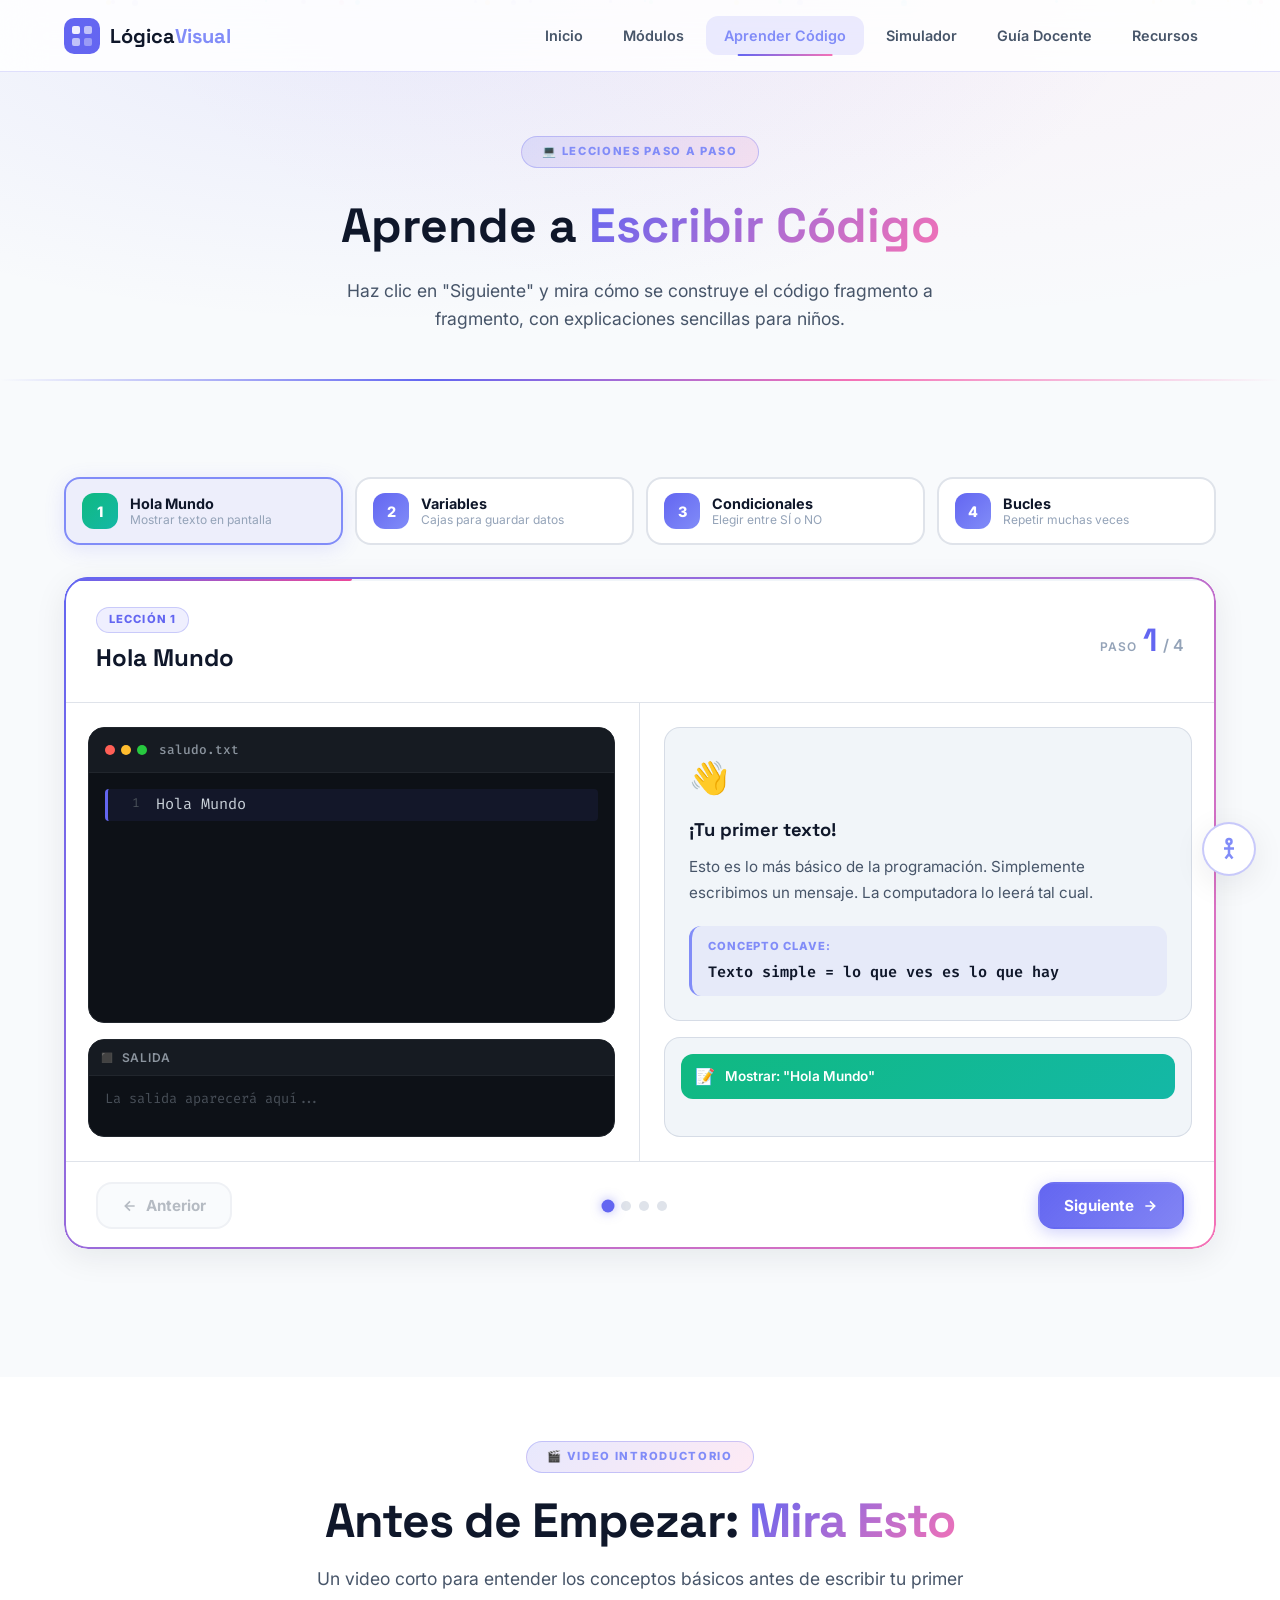
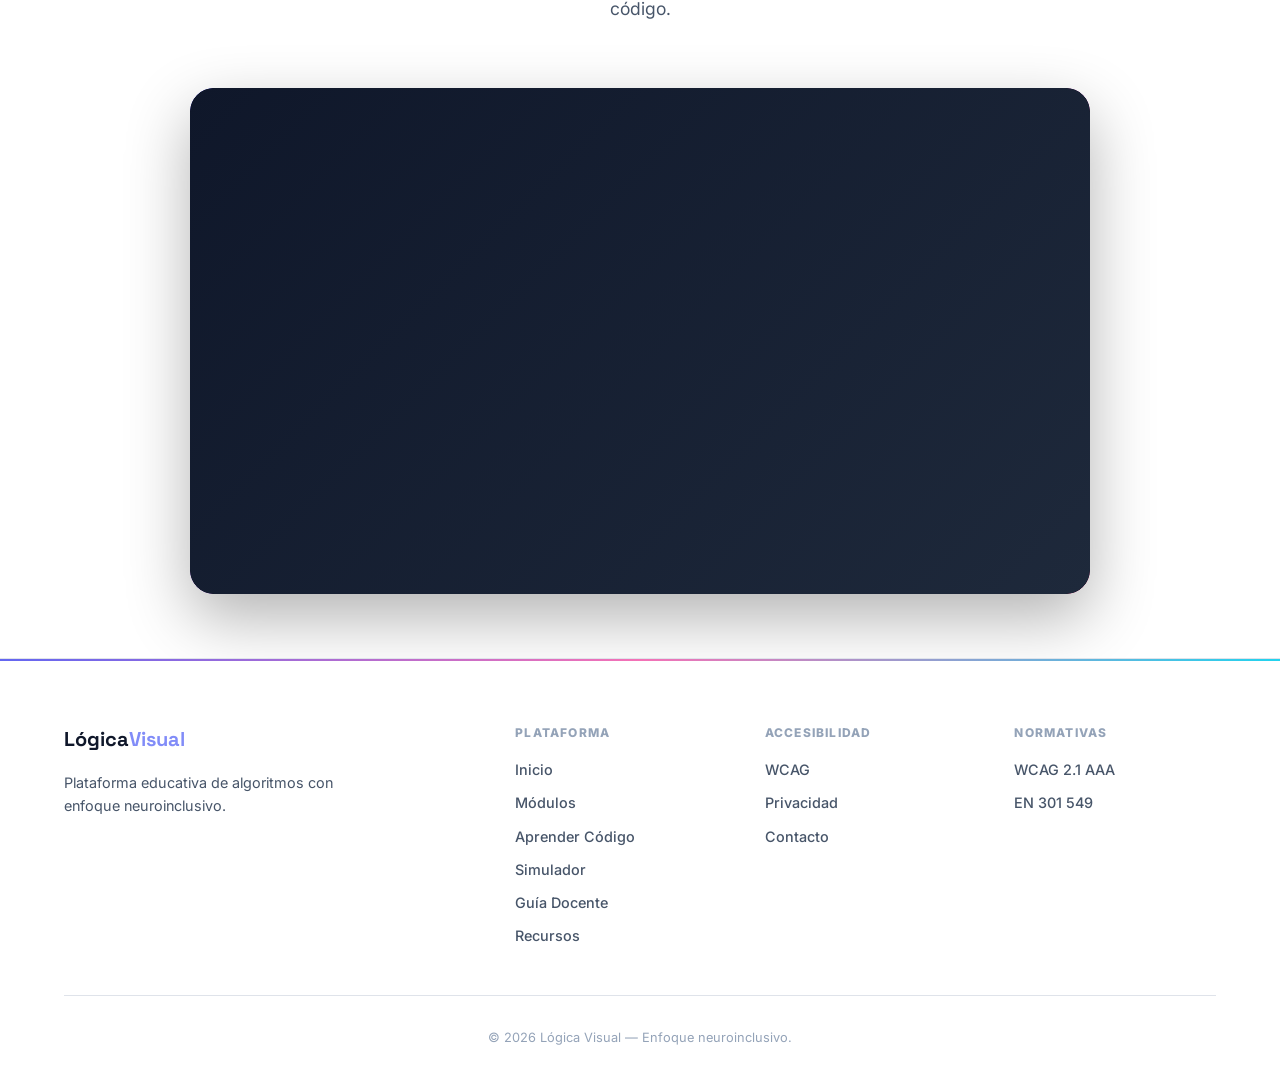
==== aprender.html @ 47a16895 "Add files via upload" ====
<!DOCTYPE html>
<html lang="es" data-mode="standard">
<head>
    <meta charset="UTF-8">
    <meta name="viewport" content="width=device-width, initial-scale=1.0">
    <title>Lógica Visual | Aprender Código</title>
    <link rel="preconnect" href="https://fonts.googleapis.com">
    <link rel="preconnect" href="https://fonts.gstatic.com" crossorigin>
    <link href="https://fonts.googleapis.com/css2?family=Inter:wght@400;500;600;700;800&family=Space+Grotesk:wght@600;700;800&family=Fira+Code:wght@400;500;600&display=swap" rel="stylesheet">
    <link rel="stylesheet" href="styles.css">
    <link rel="stylesheet" href="lecciones.css">
</head>
<body>
    <a href="#main-content" class="skip-link">Saltar al contenido</a>

    <!-- Panel de Accesibilidad -->
    <div class="a11y-fab" id="a11yFab">
        <button class="a11y-fab-btn" id="a11yToggle" aria-label="Panel de accesibilidad">
            <svg width="24" height="24" viewBox="0 0 24 24" fill="none" stroke="currentColor" stroke-width="2.5"><circle cx="12" cy="4.5" r="2.5"/><path d="M12 7v10m0 0l-3.5 4.5m3.5-4.5l3.5 4.5M7 11.5h10"/></svg>
        </button>
        <div class="a11y-panel" id="a11yPanel">
            <div class="a11y-panel-header"><span>Adaptación Sensorial</span></div>
            <div class="a11y-panel-body">
                <button class="a11y-btn active" data-mode="standard"><span class="a11y-btn-dot" style="background:linear-gradient(135deg,#6366F1,#8B5CF6)"></span>Modo Estándar</button>
                <button class="a11y-btn" data-mode="dark"><span class="a11y-btn-dot" style="background:linear-gradient(135deg,#1E293B,#334155)"></span>Modo Oscuro</button>
                <button class="a11y-btn" data-mode="high-contrast"><span class="a11y-btn-dot" style="background:linear-gradient(135deg,#FBBF24,#F59E0B)"></span>Alto Contraste</button>
                <button class="a11y-btn" data-mode="low-stimulus"><span class="a11y-btn-dot" style="background:linear-gradient(135deg,#D1D5DB,#9CA3AF)"></span>Baja Estimulación</button>
                <div class="a11y-divider"></div>
                <div class="a11y-font-row">
                    <button class="a11y-font-btn" id="fontDecrease">A−</button>
                    <span class="a11y-font-label">Texto</span>
                    <button class="a11y-font-btn" id="fontIncrease">A+</button>
                </div>
            </div>
        </div>
    </div>

    <!-- Navegación -->
    <header class="header">
        <nav class="nav"><div class="nav-inner">
            <a href="index.html" class="logo">
                <div class="logo-mark"><svg viewBox="0 0 36 36" fill="none"><rect width="36" height="36" rx="10" fill="url(#lg)"/><defs><linearGradient id="lg" x1="0" y1="0" x2="36" y2="36"><stop stop-color="#6366F1"/><stop offset="1" stop-color="#A855F7"/></linearGradient></defs><rect x="8" y="8" width="8" height="8" rx="2" fill="#fff" opacity=".9"/><rect x="20" y="8" width="8" height="8" rx="2" fill="#fff" opacity=".6"/><rect x="8" y="20" width="8" height="8" rx="2" fill="#fff" opacity=".6"/><rect x="20" y="20" width="8" height="8" rx="2" fill="#fff" opacity=".35"/></svg></div>
                <span class="logo-text">Lógica<span class="logo-accent">Visual</span></span>
            </a>
            <div class="nav-links" id="navLinks">
                <a href="index.html" class="nav-link">Inicio</a>
                <a href="modulos.html" class="nav-link">Módulos</a>
                <a href="aprender.html" class="nav-link active">Aprender Código</a>
                <a href="simulador.html" class="nav-link">Simulador</a>
                <a href="guia.html" class="nav-link">Guía Docente</a>
                <a href="recursos.html" class="nav-link">Recursos</a>
            </div>
        </div></nav>
    </header>

    <!-- Hero de página -->
    <section class="page-hero">
        <div class="particles-container" id="particles"></div>
        <div class="container">
            <span class="section-tag">💻 Lecciones Paso a Paso</span>
            <h1 class="page-hero-title">Aprende a <span class="gradient-text">Escribir Código</span></h1>
            <p class="page-hero-desc">Haz clic en "Siguiente" y mira cómo se construye el código fragmento a fragmento, con explicaciones sencillas para niños.</p>
        </div>
    </section>

    <main id="main-content">
        <section class="section">
            <div class="container">

                <!-- Selector de lección -->
                <div class="lesson-selector" role="tablist" aria-label="Seleccionar lección">
                    <button class="lesson-tab active" data-lesson="0" role="tab" aria-selected="true">
                        <span class="lesson-tab-num">1</span>
                        <span class="lesson-tab-info">
                            <span class="lesson-tab-title">Hola Mundo</span>
                            <span class="lesson-tab-desc">Mostrar texto en pantalla</span>
                        </span>
                    </button>
                    <button class="lesson-tab" data-lesson="1" role="tab" aria-selected="false">
                        <span class="lesson-tab-num">2</span>
                        <span class="lesson-tab-info">
                            <span class="lesson-tab-title">Variables</span>
                            <span class="lesson-tab-desc">Cajas para guardar datos</span>
                        </span>
                    </button>
                    <button class="lesson-tab" data-lesson="2" role="tab" aria-selected="false">
                        <span class="lesson-tab-num">3</span>
                        <span class="lesson-tab-info">
                            <span class="lesson-tab-title">Condicionales</span>
                            <span class="lesson-tab-desc">Elegir entre SÍ o NO</span>
                        </span>
                    </button>
                    <button class="lesson-tab" data-lesson="3" role="tab" aria-selected="false">
                        <span class="lesson-tab-num">4</span>
                        <span class="lesson-tab-info">
                            <span class="lesson-tab-title">Bucles</span>
                            <span class="lesson-tab-desc">Repetir muchas veces</span>
                        </span>
                    </button>
                </div>

                <!-- Panel de lección -->
                <div class="lesson-panel gradient-border">

                    <!-- Barra de progreso -->
                    <div class="lesson-progress-bar">
                        <div class="lesson-progress-fill" id="progressFill"></div>
                    </div>

                    <!-- Información de la lección -->
                    <div class="lesson-header">
                        <div class="lesson-header-left">
                            <span class="lesson-badge" id="lessonBadge">Lección 1</span>
                            <h2 class="lesson-title" id="lessonTitle">Hola Mundo</h2>
                        </div>
                        <div class="lesson-step-info">
                            <span class="lesson-step-label">Paso</span>
                            <span class="lesson-step-current" id="stepCurrent">1</span>
                            <span class="lesson-step-total" id="stepTotal">/ 5</span>
                        </div>
                    </div>

                    <div class="lesson-body">

                        <!-- Lado izquierdo: Código -->
                        <div class="lesson-code-area">
                            <div class="code-window">
                                <div class="code-window-bar">
                                    <div class="code-dots"><span></span><span></span><span></span></div>
                                    <span class="code-filename" id="codeFilename">hola_mundo.py</span>
                                </div>
                                <div class="code-content" id="codeContent" aria-live="polite">
                                    <!-- Las líneas de código se generan con JS -->
                                </div>
                            </div>

                            <!-- Console de salida -->
                            <div class="code-console" id="codeConsole">
                                <div class="console-bar">
                                    <span class="console-icon">⬛</span>
                                    <span>Salida</span>
                                </div>
                                <div class="console-output" id="consoleOutput">
                                    <span class="console-placeholder">La salida aparecerá aquí...</span>
                                </div>
                            </div>
                        </div>

                        <!-- Lado derecho: Explicación -->
                        <div class="lesson-explain-area">
                            <div class="explain-card" id="explainCard">
                                <div class="explain-icon" id="explainIcon">💡</div>
                                <h3 class="explain-title" id="explainTitle">Bienvenido</h3>
                                <p class="explain-text" id="explainText">Haz clic en "Siguiente" para comenzar a construir tu primer programa.</p>
                                <div class="explain-highlight" id="explainHighlight">
                                    <span class="explain-highlight-label">Concepto clave:</span>
                                    <span class="explain-highlight-text" id="explainConcept">Programa</span>
                                </div>
                            </div>

                            <!-- Mini visualización -->
                            <div class="explain-visual" id="explainVisual">
                                <div class="visual-blocks" id="visualBlocks">
                                    <!-- Bloques visuales que se agregan progresivamente -->
                                </div>
                            </div>
                        </div>
                    </div>

                    <!-- Controles -->
                    <div class="lesson-controls">
                        <button class="lesson-btn lesson-btn-prev" id="btnPrev" disabled>
                            <svg width="16" height="16" viewBox="0 0 24 24" fill="none" stroke="currentColor" stroke-width="2.5"><path d="M19 12H5M12 19l-7-7 7-7"/></svg>
                            Anterior
                        </button>
                        <div class="lesson-nav-dots" id="navDots"></div>
                        <button class="lesson-btn lesson-btn-next" id="btnNext">
                            Siguiente
                            <svg width="16" height="16" viewBox="0 0 24 24" fill="none" stroke="currentColor" stroke-width="2.5"><path d="M5 12h14M12 5l7 7-7 7"/></svg>
                        </button>
                        <button class="lesson-btn lesson-btn-run" id="btnRun" style="display:none">
                            <svg width="16" height="16" viewBox="0 0 24 24" fill="none" stroke="currentColor" stroke-width="2.5"><polygon points="5 3 19 12 5 21 5 3"/></svg>
                            Ejecutar
                        </button>
                    </div>
                </div>

                <!-- Mensaje de felicitación (oculto) -->
                <div class="lesson-complete" id="lessonComplete" style="display:none">
                    <div class="complete-content gradient-border">
                        <div class="complete-emoji">🎉</div>
                        <h2 class="complete-title">¡Lección Completada!</h2>
                        <p class="complete-text" id="completeText">Has aprendido los conceptos básicos de programación.</p>
                        <div class="complete-actions">
                            <button class="lesson-btn lesson-btn-next" id="btnNextLesson">Siguiente Lección →</button>
                            <button class="lesson-btn lesson-btn-prev" id="btnRestart">🔄 Repetir</button>
                        </div>
                    </div>
                </div>

            </div>
        </section>

        <!-- ═══════ VIDEO ═══════ -->
        <section class="video-section">
            <div class="container">
                <div class="section-head">
                    <span class="section-tag">🎬 Video Introductorio</span>
                    <h2 class="section-title">Antes de Empezar: <span class="gradient-text">Mira Esto</span></h2>
                    <p class="section-desc">Un video corto para entender los conceptos básicos antes de escribir tu primer código.</p>
                </div>
                <div class="video-wrapper">
                    <div class="video-container">
                        <div class="video-placeholder" style="padding:0;overflow:hidden;">
                            <iframe src="https://www.youtube.com/embed/VZe9tjqa9xw" title="Programación Conceptos Básicos" frameborder="0" allow="accelerometer; autoplay; clipboard-write; encrypted-media; gyroscope; picture-in-picture" referrerpolicy="strict-origin-when-cross-origin" allowfullscreen style="position:absolute;top:0;left:0;width:100%;height:100%;border-radius:inherit;"></iframe>
                        </div>
                    </div>
                </div>
            </div>
        </section>
    </main>

    <footer class="footer">
        <div class="container">
            <div class="footer-grid">
                <div class="footer-brand"><a href="index.html" class="logo"><span class="logo-text">Lógica<span class="logo-accent">Visual</span></span></a><p class="footer-tagline">Plataforma educativa de algoritmos con enfoque neuroinclusivo.</p></div>
                <div class="footer-col"><h4>Plataforma</h4><a href="index.html">Inicio</a><a href="modulos.html">Módulos</a><a href="aprender.html">Aprender Código</a><a href="simulador.html">Simulador</a><a href="guia.html">Guía Docente</a><a href="recursos.html">Recursos</a></div>
                <div class="footer-col"><h4>Accesibilidad</h4><a href="#">WCAG</a><a href="#">Privacidad</a><a href="#">Contacto</a></div>
                <div class="footer-col"><h4>Normativas</h4><a href="#">WCAG 2.1 AAA</a><a href="#">EN 301 549</a></div>
            </div>
            <div class="footer-bottom"><p>© 2026 Lógica Visual — Enfoque neuroinclusivo.</p></div>
        </div>
    </footer>

    <script src="app.js"></script>
    <script src="lecciones.js"></script>
</body>
</html>
---- styles.css ----
/* ═══════════════════════════════════════════════════════════
   LÓGICA VISUAL — DISEÑO CINEMATOGRÁFICO PROFESIONAL
   ═══════════════════════════════════════════════════════════ */

/* ─── VARIABLES DE DISEÑO ─── */
:root {
    --c-bg: #0B1120;
    --c-bg2: #111827;
    --c-bg3: #1E293B;
    --c-card: #1E293B;
    --c-text: #F1F5F9;
    --c-text2: #94A3B8;
    --c-text3: #64748B;
    --c-border: rgba(99,102,241,0.3);
    --c-border2: rgba(148,163,184,0.2);

    --indigo: #818CF8;
    --indigo-d: #6366F1;
    --emerald: #34D399;
    --pink: #F472B6;
    --amber: #FBBF24;
    --red: #F87171;
    --cyan: #22D3EE;
    --violet: #A78BFA;
    --orange: #FB923C;

    --g1: linear-gradient(135deg, #6366F1, #8B5CF6, #A78BFA);
    --g2: linear-gradient(135deg, #06B6D4, #3B82F6, #8B5CF6);
    --g3: linear-gradient(135deg, #F43F5E, #EC4899, #F472B6);
    --g4: linear-gradient(135deg, #F59E0B, #F97316, #EF4444);
    --g5: linear-gradient(135deg, #10B981, #14B8A6, #06B6D4);

    --shadow-card: 0 8px 32px rgba(0,0,0,0.4);
    --shadow-glow: 0 0 40px rgba(99,102,241,0.3);
    --r-sm: 8px; --r-md: 12px; --r-lg: 16px; --r-xl: 20px; --r-2xl: 24px; --r-full: 9999px;
    --font: 'Inter', sans-serif;
    --font-d: 'Space Grotesk', sans-serif;
    --container: 1200px;
    --header-h: 72px;
}

/* ─── MODO CLARO ─── */
[data-mode="standard"] {
    --c-bg: #F8FAFC;
    --c-bg2: #FFFFFF;
    --c-bg3: #F1F5F9;
    --c-card: #FFFFFF;
    --c-text: #0F172A;
    --c-text2: #475569;
    --c-text3: #94A3B8;
    --c-border: rgba(99,102,241,0.35);
    --c-border2: rgba(148,163,184,0.3);
    --shadow-card: 0 8px 32px rgba(15,23,42,0.08);
    --shadow-glow: 0 0 40px rgba(99,102,241,0.15);
}
/* ─── ALTO CONTRASTE ─── */
[data-mode="high-contrast"] {
    --c-bg: #000000;
    --c-bg2: #0A0A0A;
    --c-bg3: #1A1A1A;
    --c-card: #0A0A0A;
    --c-text: #FFFFFF;
    --c-text2: #FFFFFF;
    --c-text3: #E0E0E0;
    --c-border: #FFD740;
    --c-border2: #FFFFFF;
}
/* ─── BAJA ESTIMULACIÓN ─── */
[data-mode="low-stimulus"] {
    --c-bg: #F5F5F0;
    --c-bg2: #FAFAF8;
    --c-bg3: #EEEDEA;
    --c-card: #FAFAF8;
    --c-text: #2C2C2C;
    --c-text2: #5A5A5A;
    --c-text3: #8A8A8A;
    --c-border: #D0D0C8;
    --shadow-card: 0 4px 16px rgba(44,44,44,0.06);
}

/* ═══════════════════════════════════════════════
   RESET Y BASE
   ═══════════════════════════════════════════════ */
*, *::before, *::after { box-sizing: border-box; margin: 0; padding: 0; }
html { scroll-behavior: smooth; font-size: 16px; }
body {
    font-family: var(--font);
    color: var(--c-text);
    background: var(--c-bg);
    line-height: 1.6;
    overflow-x: hidden;
    -webkit-font-smoothing: antialiased;
}
img, svg, video { max-width: 100%; display: block; }
a { color: inherit; text-decoration: none; }
ul { list-style: none; }
button { font-family: inherit; cursor: pointer; border: none; background: none; color: inherit; }
.container { max-width: var(--container); margin: 0 auto; padding: 0 1.5rem; }
.skip-link { position: absolute; top: -100%; left: 1rem; z-index: 9999; padding: .75rem 1.5rem; background: var(--indigo-d); color: #fff; font-weight: 600; }
.skip-link:focus { top: 0; }
*:focus-visible { outline: 3px solid var(--indigo); outline-offset: 2px; }

/* ═══════════════════════════════════════════════
   BORDES DEGRADADOS ANIMADOS (EFECTO CINEMÁTICO)
   ═══════════════════════════════════════════════ */
.gradient-border {
    position: relative;
    background: var(--c-card);
    border-radius: var(--r-xl);
    overflow: hidden;
}
.gradient-border::before {
    content: '';
    position: absolute;
    inset: 0;
    border-radius: inherit;
    padding: 2px;
    background: linear-gradient(135deg, var(--indigo-d), var(--pink), var(--cyan), var(--emerald));
    background-size: 300% 300%;
    animation: borderRotate 6s linear infinite;
    -webkit-mask: linear-gradient(#fff 0 0) content-box, linear-gradient(#fff 0 0);
    -webkit-mask-composite: xor;
    mask-composite: exclude;
    pointer-events: none;
}
@keyframes borderRotate {
    0% { background-position: 0% 50%; }
    50% { background-position: 100% 50%; }
    100% { background-position: 0% 50%; }
}

/* Línea de gradiente superior */
.gradient-topline {
    position: relative;
    overflow: hidden;
}
.gradient-topline::before {
    content: '';
    position: absolute;
    top: 0;
    left: 0;
    right: 0;
    height: 3px;
    background: linear-gradient(90deg, var(--indigo-d), var(--pink), var(--cyan), var(--emerald), var(--indigo-d));
    background-size: 200% 100%;
    animation: slideGradient 4s linear infinite;
    z-index: 10;
}
@keyframes slideGradient {
    0% { background-position: 0% 50%; }
    100% { background-position: 200% 50%; }
}

/* ═══════════════════════════════════════════════
   PANEL ACCESIBILIDAD
   ═══════════════════════════════════════════════ */
.a11y-fab { position: fixed; bottom: 1.5rem; right: 1.5rem; z-index: 9000; }
.a11y-fab-btn {
    width: 54px; height: 54px; border-radius: var(--r-full);
    background: var(--c-card); border: 2px solid var(--c-border);
    box-shadow: var(--shadow-card);
    display: flex; align-items: center; justify-content: center;
    color: var(--indigo); transition: all .3s;
}
.a11y-fab-btn:hover { transform: scale(1.1) rotate(90deg); box-shadow: var(--shadow-glow); }
.a11y-panel {
    position: absolute; bottom: calc(100% + 12px); right: 0;
    width: 280px; background: var(--c-card);
    border-radius: var(--r-xl); border: 1px solid var(--c-border);
    box-shadow: var(--shadow-card); overflow: hidden;
    display: none;
}
.a11y-fab.open .a11y-panel { display: block; animation: panelIn .3s ease; }
@keyframes panelIn { from { opacity: 0; transform: translateY(10px); } to { opacity: 1; transform: translateY(0); } }
.a11y-panel-header { padding: .875rem 1rem; font-size: .75rem; font-weight: 700; text-transform: uppercase; letter-spacing: .1em; color: var(--c-text2); border-bottom: 1px solid var(--c-border2); }
.a11y-panel-body { padding: .75rem; }
.a11y-btn {
    display: flex; align-items: center; gap: .625rem; width: 100%;
    padding: .5rem .75rem; border-radius: var(--r-md);
    font-size: .85rem; font-weight: 500; color: var(--c-text2); text-align: left;
    transition: all .2s;
}
.a11y-btn:hover { background: var(--c-bg3); color: var(--c-text); }
.a11y-btn.active { background: rgba(99,102,241,.15); color: var(--indigo); font-weight: 600; }
.a11y-btn-dot { width: 16px; height: 16px; border-radius: 50%; }
.a11y-divider { height: 1px; background: var(--c-border2); margin: .5rem 0; }
.a11y-font-row { display: flex; align-items: center; justify-content: center; gap: .75rem; }
.a11y-font-btn {
    width: 36px; height: 32px; border-radius: var(--r-sm);
    border: 1px solid var(--c-border); font-size: .8rem; font-weight: 700;
    color: var(--c-text2); background: var(--c-bg3);
    display: flex; align-items: center; justify-content: center;
}
.a11y-font-label { font-size: .75rem; color: var(--c-text3); font-weight: 600; }

/* ═══════════════════════════════════════════════
   HEADER CINEMÁTICO
   ═══════════════════════════════════════════════ */
.header {
    position: fixed; top: 0; left: 0; right: 0; z-index: 1000;
    height: var(--header-h);
    background: rgba(11,17,32,.85);
    backdrop-filter: blur(20px);
    -webkit-backdrop-filter: blur(20px);
    border-bottom: 1px solid rgba(99,102,241,.2);
}
[data-mode="standard"] .header { background: rgba(255,255,255,.85); border-bottom-color: rgba(99,102,241,.2); }
.nav { height: 100%; }
.nav-inner {
    max-width: var(--container); margin: 0 auto; padding: 0 1.5rem;
    height: 100%; display: flex; align-items: center; justify-content: space-between;
}
.logo { display: flex; align-items: center; gap: .625rem; }
.logo-mark svg { width: 36px; height: 36px; transition: transform .3s; }
.logo:hover .logo-mark svg { transform: rotate(90deg); }
.logo-text { font-family: var(--font-d); font-size: 1.25rem; font-weight: 800; color: var(--c-text); }
.logo-accent { color: var(--indigo); }
.nav-links { display: flex; gap: .25rem; }
.nav-link {
    position: relative;
    padding: .5rem 1.125rem; border-radius: var(--r-md);
    font-size: .9rem; font-weight: 600; color: var(--c-text2);
    transition: all .3s;
}
.nav-link:hover { color: var(--c-text); background: rgba(99,102,241,.1); }
.nav-link.active {
    color: var(--indigo);
    background: rgba(99,102,241,.12);
}
.nav-link.active::after {
    content: '';
    position: absolute; bottom: -1px; left: 50%; transform: translateX(-50%);
    width: 60%; height: 2px;
    background: linear-gradient(90deg, var(--indigo-d), var(--pink));
    border-radius: 2px;
}

/* ═══════════════════════════════════════════════
   HERO CINEMÁTICO
   ═══════════════════════════════════════════════ */
.hero {
    position: relative;
    min-height: 100vh;
    display: flex; align-items: center;
    padding-top: var(--header-h);
    overflow: hidden;
    background:
        radial-gradient(ellipse at 20% 50%, rgba(99,102,241,.12) 0%, transparent 60%),
        radial-gradient(ellipse at 80% 50%, rgba(244,114,182,.08) 0%, transparent 60%),
        radial-gradient(ellipse at 50% 100%, rgba(6,182,212,.06) 0%, transparent 60%),
        var(--c-bg);
}
.hero-grid-overlay {
    position: absolute; inset: 0;
    background-image:
        linear-gradient(rgba(99,102,241,.04) 1px, transparent 1px),
        linear-gradient(90deg, rgba(99,102,241,.04) 1px, transparent 1px);
    background-size: 60px 60px;
    pointer-events: none;
}
[data-mode="dark"] .hero-grid-overlay {
    background-image:
        linear-gradient(rgba(99,102,241,.06) 1px, transparent 1px),
        linear-gradient(90deg, rgba(99,102,241,.06) 1px, transparent 1px);
}
.hero-container {
    position: relative; z-index: 2;
    max-width: var(--container); margin: 0 auto; padding: 0 1.5rem;
    display: grid; grid-template-columns: 1fr 1fr; gap: 4rem; align-items: center;
}
.hero-content { display: flex; flex-direction: column; align-items: flex-start; }
.hero-badges { display: flex; flex-wrap: wrap; gap: .5rem; margin-bottom: 1.5rem; }
.badge {
    display: inline-flex; align-items: center; gap: .375rem;
    padding: .3rem .875rem; border-radius: var(--r-full);
    font-size: .8rem; font-weight: 700; letter-spacing: .02em;
    border: 1px solid;
}
.badge-blue { background: rgba(99,102,241,.12); color: var(--indigo); border-color: rgba(99,102,241,.3); }
.badge-emerald { background: rgba(52,211,153,.12); color: var(--emerald); border-color: rgba(52,211,153,.3); }
.badge-violet { background: rgba(167,139,250,.12); color: var(--violet); border-color: rgba(167,139,250,.3); }
.badge-amber { background: rgba(251,191,36,.12); color: var(--amber); border-color: rgba(251,191,36,.3); }

.hero-title {
    font-family: var(--font-d);
    font-size: clamp(2.5rem, 5vw, 4rem);
    font-weight: 800; line-height: 1.1;
    color: var(--c-text);
    margin-bottom: 1.25rem;
}
.hero-title-gradient {
    background: linear-gradient(135deg, var(--indigo-d), var(--pink), var(--orange));
    background-size: 200% 200%;
    -webkit-background-clip: text; -webkit-text-fill-color: transparent;
    background-clip: text;
    animation: gradShift 5s ease infinite;
}
@keyframes gradShift { 0%,100% { background-position: 0% 50%; } 50% { background-position: 100% 50%; } }
.hero-sub { font-size: 1.15rem; color: var(--c-text2); line-height: 1.7; margin-bottom: 2rem; max-width: 540px; }
.hero-actions { display: flex; gap: 1rem; flex-wrap: wrap; margin-bottom: 2.5rem; }

.btn-hero-primary {
    display: inline-flex; align-items: center; gap: .5rem;
    padding: 1rem 2.25rem;
    background: linear-gradient(135deg, #6366F1, #8B5CF6);
    color: #fff; font-weight: 700; font-size: 1rem;
    border-radius: var(--r-xl);
    box-shadow: 0 4px 20px rgba(99,102,241,.4);
    transition: all .4s cubic-bezier(.4,0,.2,1);
    position: relative; overflow: hidden;
}
.btn-hero-primary::after {
    content: ''; position: absolute; inset: 0;
    background: linear-gradient(135deg, rgba(255,255,255,.2), transparent);
    opacity: 0; transition: opacity .3s;
}
.btn-hero-primary:hover { transform: translateY(-3px); box-shadow: 0 8px 30px rgba(99,102,241,.5); color: #fff; }
.btn-hero-primary:hover::after { opacity: 1; }

.btn-hero-secondary {
    display: inline-flex; align-items: center; gap: .5rem;
    padding: 1rem 2.25rem;
    background: var(--c-card); color: var(--c-text);
    font-weight: 700; font-size: 1rem;
    border-radius: var(--r-xl);
    border: 2px solid var(--c-border);
    transition: all .4s;
}
.btn-hero-secondary:hover { border-color: var(--indigo); color: var(--indigo); transform: translateY(-3px); box-shadow: var(--shadow-glow); }

.hero-stats { display: flex; align-items: center; gap: 2rem; }
.stat { display: flex; flex-direction: column; }
.stat-number {
    font-family: var(--font-d); font-size: 2.25rem; font-weight: 800;
    color: var(--c-text); line-height: 1;
    background: linear-gradient(135deg, var(--indigo), var(--pink));
    -webkit-background-clip: text; -webkit-text-fill-color: transparent; background-clip: text;
}
.stat-label { font-size: .75rem; color: var(--c-text3); font-weight: 600; margin-top: .375rem; text-transform: uppercase; letter-spacing: .08em; }
.stat-divider { width: 1px; height: 44px; background: var(--c-border); }

.hero-visual { display: flex; justify-content: center; align-items: center; }
.hero-3d-scene { display: grid; grid-template-columns: 1fr 1fr; gap: 1rem; width: 100%; max-width: 440px; }
.floating-block {
    background: var(--c-card); border: 1px solid var(--c-border);
    border-radius: var(--r-xl); padding: 1.5rem;
    display: flex; flex-direction: column; align-items: center; gap: .75rem;
    box-shadow: var(--shadow-card);
    transition: all .4s;
    animation: floatBlock 6s ease-in-out infinite;
}
.floating-block:nth-child(1) { animation-delay: 0s; }
.floating-block:nth-child(2) { animation-delay: 1.5s; }
.floating-block:nth-child(3) { animation-delay: 3s; }
.floating-block:nth-child(4) { animation-delay: 4.5s; }
@keyframes floatBlock { 0%,100% { transform: translateY(0); } 50% { transform: translateY(-12px); } }
.floating-block:hover { border-color: var(--indigo); box-shadow: var(--shadow-glow); }
.floating-block span { font-size: .9rem; font-weight: 700; color: var(--c-text); }

/* ═══════════════════════════════════════════════
   SECCIONES
   ═══════════════════════════════════════════════ */
.section {
    padding: 6rem 0;
    position: relative;
    overflow: hidden;
}
.section:nth-child(odd) { background: var(--c-bg); }
.section:nth-child(even) { background: var(--c-bg2); }
.section-head { text-align: center; margin-bottom: 4rem; position: relative; z-index: 2; }
.section-tag {
    display: inline-block;
    font-size: .7rem; font-weight: 800;
    text-transform: uppercase; letter-spacing: .15em;
    padding: .375rem 1.25rem;
    border-radius: var(--r-full);
    background: linear-gradient(135deg, rgba(99,102,241,.15), rgba(244,114,182,.15));
    color: var(--indigo);
    border: 1px solid rgba(99,102,241,.3);
    margin-bottom: 1.25rem;
}
.section-title {
    font-family: var(--font-d);
    font-size: clamp(2rem, 4vw, 3rem);
    font-weight: 800; color: var(--c-text);
    margin-bottom: 1rem; line-height: 1.15;
    letter-spacing: -.02em;
}
.section-desc { font-size: 1.1rem; color: var(--c-text2); max-width: 650px; margin: 0 auto; line-height: 1.7; }
.gradient-text {
    background: linear-gradient(135deg, var(--indigo-d), var(--pink), var(--cyan));
    background-size: 200% 200%;
    -webkit-background-clip: text; -webkit-text-fill-color: transparent; background-clip: text;
    animation: gradShift 5s ease infinite;
}

/* ═══════════════════════════════════════════════
   TARJETAS DE DESAFÍO
   ═══════════════════════════════════════════════ */
.challenge-row { display: grid; grid-template-columns: 1fr auto 1fr; gap: 2rem; align-items: center; }
.challenge-card {
    background: var(--c-card);
    border-radius: var(--r-2xl);
    padding: 2.5rem;
    box-shadow: var(--shadow-card);
    border: 1px solid var(--c-border2);
    position: relative;
    overflow: hidden;
    transition: all .4s;
}
.challenge-card::before {
    content: ''; position: absolute; top: 0; left: 0; right: 0; height: 4px;
}
.challenge-card:nth-child(1)::before { background: linear-gradient(90deg, #EF4444, #F97316); }
.challenge-card:nth-child(3)::before { background: linear-gradient(90deg, #10B981, #22D3EE); }
.challenge-card:hover { transform: translateY(-6px); box-shadow: var(--shadow-glow); border-color: var(--indigo); }
.challenge-card-top { display: flex; align-items: center; gap: 1rem; margin-bottom: 1.75rem; }
.challenge-icon {
    width: 52px; height: 52px; border-radius: var(--r-lg);
    display: flex; align-items: center; justify-content: center;
    font-size: 1.5rem;
}
.challenge-icon-red { background: rgba(239,68,68,.15); border: 2px solid rgba(239,68,68,.3); }
.challenge-icon-green { background: rgba(16,185,129,.15); border: 2px solid rgba(16,185,129,.3); }
.challenge-label { font-family: var(--font-d); font-size: 1.2rem; font-weight: 700; color: var(--c-text); }
.challenge-list { display: flex; flex-direction: column; gap: .875rem; }
.challenge-list li {
    display: flex; align-items: flex-start; gap: .625rem;
    font-size: .95rem; color: var(--c-text2); line-height: 1.5;
}
.x-mark { color: var(--red); font-weight: 900; font-size: 1.1rem; flex-shrink: 0; }
.check-mark { color: var(--emerald); font-weight: 900; font-size: 1.1rem; flex-shrink: 0; }
.challenge-arrow-col { display: flex; align-items: center; justify-content: center; }
.challenge-arrow {
    width: 64px; height: 64px; border-radius: var(--r-full);
    background: linear-gradient(135deg, rgba(99,102,241,.1), rgba(244,114,182,.1));
    border: 2px solid var(--c-border);
    display: flex; align-items: center; justify-content: center;
    font-size: 1.5rem; color: var(--indigo);
    animation: arrowPulse 2s ease-in-out infinite;
}
@keyframes arrowPulse { 0%,100% { transform: scale(1); } 50% { transform: scale(1.1); } }

/* ═══════════════════════════════════════════════
   TARJETAS DE MÓDULOS
   ═══════════════════════════════════════════════ */
.modules-grid {
    display: grid;
    grid-template-columns: repeat(auto-fill, minmax(270px, 1fr));
    gap: 1.5rem;
}
.mod-card {
    background: var(--c-card);
    border-radius: var(--r-2xl);
    padding: 2rem;
    box-shadow: var(--shadow-card);
    border: 1px solid var(--c-border2);
    display: flex; flex-direction: column;
    transition: all .4s cubic-bezier(.4,0,.2,1);
    position: relative; overflow: hidden;
}
.mod-card::before {
    content: ''; position: absolute; top: 0; left: 0; right: 0; height: 3px;
    background: linear-gradient(90deg, var(--indigo-d), var(--pink), var(--cyan));
    opacity: 0; transition: opacity .4s;
}
.mod-card:hover::before { opacity: 1; }
.mod-card:hover { transform: translateY(-8px); box-shadow: var(--shadow-glow); border-color: var(--indigo); }
.mod-card-top { display: flex; justify-content: space-between; align-items: flex-start; margin-bottom: 1.5rem; }
.mod-icon {
    width: 56px; height: 56px; border-radius: var(--r-lg);
    background: linear-gradient(135deg, rgba(99,102,241,.2), rgba(139,92,246,.1));
    border: 1px solid rgba(99,102,241,.3);
    display: flex; align-items: center; justify-content: center;
    font-size: 1.75rem;
}
.mod-meta { display: flex; flex-direction: column; align-items: flex-end; gap: .375rem; }
.mod-time { font-size: .75rem; font-weight: 700; color: var(--c-text3); }
.mod-level {
    font-size: .65rem; font-weight: 800; text-transform: uppercase; letter-spacing: .06em;
    padding: .2rem .6rem; border-radius: var(--r-full);
    background: rgba(52,211,153,.15); color: var(--emerald);
    border: 1px solid rgba(52,211,153,.3);
}
.mod-title { font-family: var(--font-d); font-size: 1.2rem; font-weight: 700; color: var(--c-text); margin-bottom: .625rem; }
.mod-desc { font-size: .9rem; color: var(--c-text2); line-height: 1.6; margin-bottom: 1.25rem; flex-grow: 1; }
.mod-tags { display: flex; flex-wrap: wrap; gap: .375rem; margin-bottom: 1.5rem; }
.mod-tag {
    padding: .2rem .6rem; background: var(--c-bg3); border-radius: var(--r-full);
    font-size: .7rem; font-weight: 700; color: var(--c-text2);
    border: 1px solid var(--c-border2);
}
.mod-btn {
    display: flex; align-items: center; justify-content: center; gap: .5rem;
    width: 100%; padding: .875rem;
    background: linear-gradient(135deg, var(--indigo-d), var(--indigo));
    color: #fff; font-weight: 700; font-size: .95rem;
    border-radius: var(--r-lg);
    box-shadow: 0 4px 16px rgba(99,102,241,.3);
    transition: all .3s;
}
.mod-btn:hover { transform: translateY(-2px); box-shadow: 0 8px 24px rgba(99,102,241,.4); }

/* ═══════════════════════════════════════════════
   VIDEO INTERACTIVO
   ═══════════════════════════════════════════════ */
.video-section {
    padding: 4rem 0;
    background: var(--c-bg2);
    position: relative;
    overflow: hidden;
}
.video-wrapper {
    position: relative;
    max-width: 900px;
    margin: 0 auto;
    border-radius: var(--r-2xl);
    overflow: hidden;
    box-shadow: 0 24px 64px rgba(0,0,0,.3);
}
.video-wrapper::before {
    content: '';
    position: absolute; inset: -3px;
    background: linear-gradient(135deg, var(--indigo-d), var(--pink), var(--cyan), var(--emerald));
    background-size: 300% 300%;
    animation: borderRotate 6s linear infinite;
    border-radius: calc(var(--r-2xl) + 3px);
    z-index: -1;
}
.video-container {
    position: relative;
    background: #000;
    border-radius: var(--r-2xl);
    overflow: hidden;
    aspect-ratio: 16 / 9;
}
.video-container iframe,
.video-container video {
    position: absolute;
    top: 0; left: 0;
    width: 100%; height: 100%;
    border: none;
}
.video-placeholder {
    position: absolute; inset: 0;
    display: flex; flex-direction: column;
    align-items: center; justify-content: center;
    background: linear-gradient(135deg, #0F172A, #1E293B);
    color: white; gap: 1rem;
}
.video-play-btn {
    width: 80px; height: 80px; border-radius: 50%;
    background: linear-gradient(135deg, var(--indigo-d), var(--pink));
    display: flex; align-items: center; justify-content: center;
    box-shadow: 0 8px 32px rgba(99,102,241,.5);
    transition: all .3s;
    cursor: pointer;
    border: none;
}
.video-play-btn:hover { transform: scale(1.1); box-shadow: 0 12px 40px rgba(99,102,241,.6); }
.video-play-btn svg { margin-left: 4px; }
.video-label { font-family: var(--font-d); font-size: 1.1rem; font-weight: 700; color: rgba(255,255,255,.9); }

/* ═══════════════════════════════════════════════
   SIMULADOR
   ═══════════════════════════════════════════════ */
.sim-shell {
    background: var(--c-card);
    border-radius: var(--r-2xl);
    border: 1px solid var(--c-border);
    box-shadow: var(--shadow-card);
    overflow: hidden;
    position: relative;
}
.sim-shell::before {
    content: '';
    position: absolute; top: 0; left: 0; right: 0; height: 3px;
    background: linear-gradient(90deg, var(--indigo-d), var(--pink), var(--cyan), var(--emerald));
    z-index: 5;
}
.sim-topbar {
    display: flex; align-items: center;
    padding: .875rem 1.5rem;
    background: var(--c-bg3);
    border-bottom: 1px solid var(--c-border2);
}
.sim-dots { display: flex; gap: 7px; }
.sim-dots span { width: 12px; height: 12px; border-radius: 50%; }
.sim-dots span:nth-child(1) { background: #EF4444; }
.sim-dots span:nth-child(2) { background: #F59E0B; }
.sim-dots span:nth-child(3) { background: #10B981; }
.sim-topbar-title { flex: 1; text-align: center; font-size: .85rem; font-weight: 600; color: var(--c-text3); }
.sim-body { display: grid; grid-template-columns: 200px 1fr 260px; min-height: 460px; }
.sim-palette { padding: 1.25rem; border-right: 1px solid var(--c-border2); background: var(--c-bg3); }
.sim-section-title {
    font-size: .7rem; font-weight: 800; text-transform: uppercase;
    letter-spacing: .1em; color: var(--c-text3); margin-bottom: .875rem;
}
.sim-blocks-list { display: flex; flex-direction: column; gap: .5rem; }
.sim-block {
    display: flex; align-items: center; gap: .625rem;
    padding: .6rem .875rem; border-radius: var(--r-md);
    font-size: .85rem; font-weight: 600;
    background: var(--c-card); border: 1px solid var(--c-border2);
    color: var(--c-text); cursor: grab;
    transition: all .2s;
}
.sim-block:hover { border-color: var(--indigo); transform: translateX(4px); box-shadow: var(--shadow-glow); }
.sim-block:active { cursor: grabbing; transform: scale(.97); }
.sim-block-dot { width: 10px; height: 10px; border-radius: 50%; flex-shrink: 0; }

.sim-workspace { padding: 1.25rem; display: flex; flex-direction: column; }
.sim-workspace-header { display: flex; justify-content: space-between; align-items: center; margin-bottom: .875rem; }
.sim-action-btn {
    width: 32px; height: 32px; border-radius: var(--r-sm);
    background: var(--c-bg3); border: 1px solid var(--c-border2);
    display: flex; align-items: center; justify-content: center;
    color: var(--c-text2); font-size: .9rem;
    transition: all .2s;
}
.sim-action-btn:hover { border-color: var(--red); color: var(--red); }
.sim-workspace-area {
    flex: 1; min-height: 220px;
    background: var(--c-bg3);
    border: 2px dashed var(--c-border);
    border-radius: var(--r-lg);
    padding: .875rem;
    display: flex; flex-wrap: wrap; gap: .625rem;
    align-content: flex-start;
    transition: all .3s;
}
.sim-workspace-area.dragover { background: rgba(99,102,241,.08); border-color: var(--indigo); }
.sim-ws-placeholder {
    width: 100%;
    display: flex; flex-direction: column; align-items: center; justify-content: center;
    gap: .5rem; padding: 3rem 0;
    color: var(--c-text3); font-weight: 500; font-size: .9rem;
}
.ws-block {
    display: flex; align-items: center; gap: .5rem;
    padding: .5rem .875rem; border-radius: var(--r-md);
    font-size: .85rem; font-weight: 600;
    background: linear-gradient(135deg, var(--indigo-d), var(--indigo));
    color: white;
    position: relative;
    animation: blockPop .3s cubic-bezier(.34,1.56,.64,1);
    box-shadow: 0 4px 12px rgba(99,102,241,.3);
}
@keyframes blockPop { from { opacity: 0; transform: scale(.8); } to { opacity: 1; transform: scale(1); } }
.ws-block.executing { animation: blockGlow .8s ease-in-out infinite; }
@keyframes blockGlow { 0%,100% { box-shadow: 0 0 0 0 rgba(99,102,241,.5); } 50% { box-shadow: 0 0 0 8px rgba(99,102,241,0); } }
.ws-remove {
    position: absolute; top: -8px; right: -8px;
    width: 20px; height: 20px; border-radius: 50%;
    background: #EF4444; color: white; font-size: 11px;
    display: none; align-items: center; justify-content: center;
    border: 2px solid var(--c-card);
}
.ws-block:hover .ws-remove { display: flex; }
.sim-controls { display: flex; gap: .625rem; margin-top: .875rem; }
.sim-btn {
    flex: 1; display: flex; align-items: center; justify-content: center;
    gap: .5rem; padding: .75rem;
    border-radius: var(--r-md); font-size: .9rem; font-weight: 700;
    transition: all .3s;
}
.sim-btn-run {
    background: linear-gradient(135deg, #10B981, #14B8A6);
    color: white; box-shadow: 0 4px 16px rgba(16,185,129,.3);
}
.sim-btn-run:hover { box-shadow: 0 8px 24px rgba(16,185,129,.4); transform: translateY(-2px); }
.sim-btn-step {
    background: var(--c-bg3); color: var(--c-text2);
    border: 1px solid var(--c-border2);
}
.sim-btn-step:hover { border-color: var(--indigo); color: var(--indigo); }

.sim-exec { padding: 1.25rem; border-left: 1px solid var(--c-border2); display: flex; flex-direction: column; }
.sim-grid-wrap { flex: 1; position: relative; background: var(--c-bg3); border-radius: var(--r-lg); overflow: hidden; min-height: 200px; }
.sim-grid {
    display: grid; grid-template-columns: repeat(5, 1fr);
    grid-template-rows: repeat(5, 1fr);
    height: 100%; gap: 1px; background: var(--c-border2);
}
.sim-cell { background: var(--c-card); transition: background .3s; }
.sim-cell.visited { background: rgba(99,102,241,.15); }
.sim-char {
    position: absolute; top: 0; left: 0;
    width: 20%; height: 20%;
    display: flex; align-items: center; justify-content: center;
    transition: all .5s cubic-bezier(.34,1.56,.64,1);
    z-index: 2; font-size: 1.5rem;
}
.sim-log {
    margin-top: .875rem; max-height: 130px; overflow-y: auto;
    display: flex; flex-direction: column; gap: .375rem;
}
.sim-log-entry {
    display: flex; align-items: center; gap: .5rem;
    font-size: .75rem; padding: .4rem .625rem;
    border-radius: var(--r-sm);
    background: var(--c-bg3); color: var(--c-text2);
    font-weight: 600;
    border-left: 3px solid var(--indigo);
}

/* ═══════════════════════════════════════════════
   ACORDEONES
   ═══════════════════════════════════════════════ */
.guide-accordions {
    max-width: 800px; margin: 0 auto;
    display: flex; flex-direction: column; gap: 1rem;
}
.acc {
    background: var(--c-card);
    border-radius: var(--r-xl);
    border: 1px solid var(--c-border2);
    overflow: hidden;
    transition: all .3s;
}
.acc:hover { border-color: var(--c-border); box-shadow: var(--shadow-card); }
.acc-header {
    width: 100%;
    display: flex; align-items: center; justify-content: space-between;
    padding: 1.375rem 1.5rem;
    text-align: left;
    gap: 1rem;
    transition: background .2s;
}
.acc-header:hover { background: rgba(99,102,241,.05); }
.acc-header-left { display: flex; align-items: center; gap: 1rem; }
.acc-icon {
    width: 48px; height: 48px; border-radius: var(--r-lg);
    background: linear-gradient(135deg, rgba(99,102,241,.15), rgba(139,92,246,.1));
    border: 1px solid rgba(99,102,241,.3);
    display: flex; align-items: center; justify-content: center;
    font-size: 1.375rem;
    flex-shrink: 0;
}
.acc-title { font-family: var(--font-d); font-size: 1.05rem; font-weight: 700; color: var(--c-text); margin-bottom: .15rem; }
.acc-sub { font-size: .8rem; color: var(--c-text3); font-weight: 500; }
.acc-chevron {
    color: var(--c-text3); font-size: 1rem;
    transition: transform .3s;
    flex-shrink: 0;
}
.acc[aria-expanded="true"] .acc-chevron { transform: rotate(180deg); color: var(--indigo); }
.acc[aria-expanded="true"] { border-color: var(--c-border); }
.acc-body { max-height: 0; overflow: hidden; transition: max-height .4s cubic-bezier(.4,0,.2,1); }
.acc-body.open { max-height: 500px; }
.acc-body-inner { padding: 0 1.5rem 1.5rem; }
.acc-list { display: flex; flex-direction: column; gap: .875rem; }
.acc-list li {
    font-size: .9rem; color: var(--c-text2); line-height: 1.65;
    padding-left: 1rem;
    border-left: 3px solid;
    border-image: linear-gradient(to bottom, var(--indigo-d), var(--pink)) 1;
}
.acc-list li strong { color: var(--c-text); font-weight: 700; }

/* ═══════════════════════════════════════════════
   RECURSOS
   ═══════════════════════════════════════════════ */
.resources-grid {
    display: grid;
    grid-template-columns: repeat(auto-fill, minmax(260px, 1fr));
    gap: 1.5rem;
}
.res-card {
    background: var(--c-card);
    border-radius: var(--r-2xl);
    padding: 2rem;
    box-shadow: var(--shadow-card);
    border: 1px solid var(--c-border2);
    text-decoration: none;
    display: flex; flex-direction: column;
    transition: all .4s;
    position: relative; overflow: hidden;
}
.res-card::before {
    content: ''; position: absolute; top: 0; left: 0; right: 0; height: 3px;
    background: linear-gradient(90deg, var(--indigo-d), var(--pink), var(--cyan));
    opacity: 0; transition: opacity .4s;
}
.res-card:hover::before { opacity: 1; }
.res-card:hover { transform: translateY(-6px); box-shadow: var(--shadow-glow); border-color: var(--indigo); color: inherit; }
.res-icon {
    width: 56px; height: 56px; border-radius: var(--r-lg);
    background: linear-gradient(135deg, rgba(99,102,241,.15), rgba(139,92,246,.1));
    border: 1px solid rgba(99,102,241,.3);
    display: flex; align-items: center; justify-content: center;
    font-size: 1.75rem;
    margin-bottom: 1.25rem;
}
.res-title { font-family: var(--font-d); font-size: 1.1rem; font-weight: 700; color: var(--c-text); margin-bottom: .5rem; }
.res-desc { font-size: .9rem; color: var(--c-text2); line-height: 1.6; margin-bottom: 1.25rem; flex-grow: 1; }
.res-format {
    font-size: .75rem; font-weight: 700; color: var(--c-text3);
    padding-top: .875rem; border-top: 1px solid var(--c-border2);
    text-transform: uppercase; letter-spacing: .06em;
}

/* ═══════════════════════════════════════════════
   FOOTER
   ═══════════════════════════════════════════════ */
.footer {
    position: relative;
    padding: 4rem 0 2rem;
    background: var(--c-bg2);
    border-top: 1px solid var(--c-border2);
    overflow: hidden;
}
.footer::before {
    content: '';
    position: absolute; top: 0; left: 0; right: 0; height: 2px;
    background: linear-gradient(90deg, var(--indigo-d), var(--pink), var(--cyan), var(--emerald), var(--indigo-d));
    background-size: 200% 100%;
    animation: slideGradient 4s linear infinite;
}
.footer-grid { display: grid; grid-template-columns: 2fr 1fr 1fr 1fr; gap: 3rem; margin-bottom: 3rem; }
.footer-brand { max-width: 320px; }
.footer-tagline { font-size: .9rem; color: var(--c-text2); margin-top: 1rem; line-height: 1.6; }
.footer-col { display: flex; flex-direction: column; gap: .625rem; }
.footer-col h4 {
    font-size: .75rem; font-weight: 800;
    text-transform: uppercase; letter-spacing: .1em;
    color: var(--c-text3);
    margin-bottom: .375rem;
}
.footer-col a { font-size: .9rem; color: var(--c-text2); font-weight: 500; transition: color .2s; }
.footer-col a:hover { color: var(--indigo); }
.footer-bottom { text-align: center; padding-top: 2rem; border-top: 1px solid var(--c-border2); }
.footer-bottom p { font-size: .8rem; color: var(--c-text3); }

/* ═══════════════════════════════════════════════
   PÁGINAS INTERNAS — SEPARADOR SUPERIOR
   ═══════════════════════════════════════════════ */
.page-hero {
    padding: calc(var(--header-h) + 4rem) 0 3rem;
    background:
        radial-gradient(ellipse at 30% 0%, rgba(99,102,241,.1) 0%, transparent 60%),
        radial-gradient(ellipse at 70% 0%, rgba(244,114,182,.06) 0%, transparent 60%),
        var(--c-bg);
    text-align: center;
    position: relative;
    overflow: hidden;
}
.page-hero::after {
    content: '';
    position: absolute; bottom: 0; left: 0; right: 0; height: 2px;
    background: linear-gradient(90deg, transparent, var(--indigo-d), var(--pink), transparent);
}
.page-hero-title {
    font-family: var(--font-d);
    font-size: clamp(2rem, 4vw, 3rem);
    font-weight: 800;
    color: var(--c-text);
    margin-bottom: .75rem;
}
.page-hero-desc { font-size: 1.1rem; color: var(--c-text2); max-width: 600px; margin: 0 auto; }

/* ═══════════════════════════════════════════════
   PARTÍCULAS CINEMÁTICAS
   ═══════════════════════════════════════════════ */
.particles-container {
    position: absolute; inset: 0;
    overflow: hidden; pointer-events: none;
}
.particle {
    position: absolute;
    width: 4px; height: 4px;
    border-radius: 50%;
    background: var(--indigo);
    opacity: .3;
    animation: particleFloat linear infinite;
}
@keyframes particleFloat {
    0% { transform: translateY(100vh) rotate(0deg); opacity: 0; }
    10% { opacity: .3; }
    90% { opacity: .3; }
    100% { transform: translateY(-10vh) rotate(720deg); opacity: 0; }
}

/* ═══════════════════════════════════════════════
   RESPONSIVE
   ═══════════════════════════════════════════════ */
@media(max-width: 1024px) {
    .hero-container { grid-template-columns: 1fr; text-align: center; }
    .hero-content { align-items: center; }
    .hero-badges, .hero-actions, .hero-stats { justify-content: center; }
    .hero-visual { display: none; }
    .sim-body { grid-template-columns: 1fr; }
    .sim-palette { border-right: none; border-bottom: 1px solid var(--c-border2); }
    .sim-blocks-list { flex-direction: row; flex-wrap: wrap; }
    .sim-exec { border-left: none; border-top: 1px solid var(--c-border2); }
    .challenge-row { grid-template-columns: 1fr; }
    .footer-grid { grid-template-columns: 1fr 1fr; }
    .footer-brand { grid-column: 1/-1; }
}
@media(max-width: 640px) {
    :root { --header-h: 60px; }
    .nav-links {
        position: fixed; top: var(--header-h); left: 0; right: 0;
        background: var(--c-card); border-bottom: 1px solid var(--c-border);
        flex-direction: column; padding: .75rem;
        box-shadow: var(--shadow-card);
        display: none;
    }
    .nav-links.open { display: flex; }
    .section { padding: 3.5rem 0; }
    .modules-grid { grid-template-columns: 1fr; }
    .footer-grid { grid-template-columns: 1fr; }
    .a11y-fab { bottom: 1rem; right: 1rem; }
}

@media(prefers-reduced-motion: reduce) {
    *, *::before, *::after {
        animation-duration: .01ms !important;
        animation-iteration-count: 1 !important;
        transition-duration: .01ms !important;
    }
}
@media print {
    .header, .a11y-fab, .footer { display: none; }
    body { background: #fff; color: #000; }
}
---- lecciones.css ----
/* ═══════════════════════════════════════════════
   LECCIONES DE CÓDIGO — CSS
   ═══════════════════════════════════════════════ */

/* ─── SELECTOR DE LECCIONES ─── */
.lesson-selector {
    display: grid;
    grid-template-columns: repeat(4, 1fr);
    gap: .75rem;
    margin-bottom: 2rem;
}
.lesson-tab {
    display: flex;
    align-items: center;
    gap: .75rem;
    padding: .875rem 1rem;
    background: var(--c-card);
    border: 2px solid var(--c-border2);
    border-radius: var(--r-lg);
    cursor: pointer;
    transition: all .3s;
    text-align: left;
    color: var(--c-text);
}
.lesson-tab:hover { border-color: var(--indigo); transform: translateY(-2px); }
.lesson-tab.active {
    border-color: var(--indigo);
    background: rgba(99,102,241,.08);
    box-shadow: 0 4px 20px rgba(99,102,241,.15);
}
.lesson-tab-num {
    width: 36px; height: 36px;
    border-radius: var(--r-md);
    background: linear-gradient(135deg, var(--indigo-d), var(--indigo));
    color: white;
    font-weight: 800;
    font-size: .9rem;
    display: flex; align-items: center; justify-content: center;
    flex-shrink: 0;
}
.lesson-tab.active .lesson-tab-num {
    background: linear-gradient(135deg, #10B981, #14B8A6);
}
.lesson-tab-info { display: flex; flex-direction: column; min-width: 0; }
.lesson-tab-title { font-weight: 700; font-size: .9rem; }
.lesson-tab-desc { font-size: .75rem; color: var(--c-text3); }

/* ─── PANEL DE LECCIÓN ─── */
.lesson-panel {
    background: var(--c-card);
    border-radius: var(--r-2xl);
    box-shadow: var(--shadow-card);
    overflow: hidden;
    margin-bottom: 2rem;
}

.lesson-progress-bar {
    height: 4px;
    background: var(--c-bg3);
}
.lesson-progress-fill {
    height: 100%;
    width: 0%;
    background: linear-gradient(90deg, #6366F1, #EC4899, #06B6D4);
    background-size: 200% 100%;
    animation: slideGradient 3s linear infinite;
    transition: width .5s cubic-bezier(.4,0,.2,1);
    border-radius: 0 4px 4px 0;
}

.lesson-header {
    display: flex;
    align-items: center;
    justify-content: space-between;
    padding: 1.5rem 2rem;
    border-bottom: 1px solid var(--c-border2);
}
.lesson-badge {
    display: inline-block;
    font-size: .7rem;
    font-weight: 800;
    text-transform: uppercase;
    letter-spacing: .1em;
    color: var(--indigo);
    background: rgba(99,102,241,.12);
    padding: .2rem .75rem;
    border-radius: var(--r-full);
    border: 1px solid rgba(99,102,241,.3);
    margin-bottom: .375rem;
}
.lesson-title {
    font-family: var(--font-d);
    font-size: 1.5rem;
    font-weight: 800;
    color: var(--c-text);
}
.lesson-step-info {
    display: flex;
    align-items: baseline;
    gap: .375rem;
}
.lesson-step-label {
    font-size: .75rem;
    font-weight: 600;
    color: var(--c-text3);
    text-transform: uppercase;
    letter-spacing: .08em;
}
.lesson-step-current {
    font-family: var(--font-d);
    font-size: 2rem;
    font-weight: 800;
    color: var(--indigo);
    line-height: 1;
}
.lesson-step-total {
    font-size: 1rem;
    font-weight: 600;
    color: var(--c-text3);
}

/* ─── CUERPO DE LA LECCIÓN ─── */
.lesson-body {
    display: grid;
    grid-template-columns: 1fr 1fr;
    min-height: 420px;
}

/* ─── CÓDIGO ─── */
.lesson-code-area {
    padding: 1.5rem;
    display: flex;
    flex-direction: column;
    gap: 1rem;
    border-right: 1px solid var(--c-border2);
}
.code-window {
    flex: 1;
    background: #0D1117;
    border-radius: var(--r-lg);
    border: 1px solid #21262D;
    overflow: hidden;
    display: flex;
    flex-direction: column;
}
.code-window-bar {
    display: flex;
    align-items: center;
    gap: .75rem;
    padding: .75rem 1rem;
    background: #161B22;
    border-bottom: 1px solid #21262D;
}
.code-dots { display: flex; gap: 6px; }
.code-dots span { width: 10px; height: 10px; border-radius: 50%; }
.code-dots span:nth-child(1) { background: #FF5F56; }
.code-dots span:nth-child(2) { background: #FFBD2E; }
.code-dots span:nth-child(3) { background: #27C93F; }
.code-filename {
    font-family: 'Fira Code', monospace;
    font-size: .8rem;
    color: #8B949E;
    font-weight: 500;
}
.code-content {
    flex: 1;
    padding: 1rem;
    font-family: 'Fira Code', monospace;
    font-size: .95rem;
    line-height: 1.8;
    overflow-y: auto;
    min-height: 200px;
}
.code-line {
    display: flex;
    gap: 1rem;
    opacity: 0;
    transform: translateX(-20px);
    animation: codeLineIn .5s cubic-bezier(.4,0,.2,1) forwards;
    padding: .15rem .5rem;
    border-radius: 4px;
    margin-bottom: .125rem;
}
.code-line.highlighted {
    background: rgba(99,102,241,.15);
    border-left: 3px solid var(--indigo);
}
@keyframes codeLineIn {
    to { opacity: 1; transform: translateX(0); }
}
.code-line-num {
    color: #484F58;
    user-select: none;
    text-align: right;
    min-width: 24px;
    font-size: .8rem;
}
.code-line-text { color: #C9D1D9; white-space: pre; }

/* Colores de sintaxis */
.tk-keyword { color: #FF7B72; }
.tk-string { color: #A5D6FF; }
.tk-number { color: #79C0FF; }
.tk-function { color: #D2A8FF; }
.tk-comment { color: #8B949E; font-style: italic; }
.tk-operator { color: #FF7B72; }
.tk-variable { color: #FFA657; }
.tk-builtin { color: #79C0FF; }
.tk-plain { color: #C9D1D9; }

/* ─── CONSOLA ─── */
.code-console {
    background: #0D1117;
    border-radius: var(--r-lg);
    border: 1px solid #21262D;
    overflow: hidden;
}
.console-bar {
    display: flex;
    align-items: center;
    gap: .5rem;
    padding: .5rem .75rem;
    background: #161B22;
    border-bottom: 1px solid #21262D;
    font-size: .75rem;
    font-weight: 600;
    color: #8B949E;
    text-transform: uppercase;
    letter-spacing: .06em;
}
.console-icon { font-size: .6rem; }
.console-output {
    padding: .75rem 1rem;
    font-family: 'Fira Code', monospace;
    font-size: .85rem;
    min-height: 60px;
    max-height: 120px;
    overflow-y: auto;
}
.console-placeholder { color: #484F58; }
.console-line {
    color: #3FB950;
    padding: .15rem 0;
    opacity: 0;
    animation: codeLineIn .4s ease forwards;
}
.console-line.error { color: #F85149; }
.console-line.info { color: #58A6FF; }

/* ─── EXPLICACIÓN ─── */
.lesson-explain-area {
    padding: 1.5rem;
    display: flex;
    flex-direction: column;
    gap: 1rem;
}
.explain-card {
    background: var(--c-bg3);
    border-radius: var(--r-lg);
    padding: 1.5rem;
    border: 1px solid var(--c-border2);
    flex: 1;
}
.explain-icon { font-size: 2rem; margin-bottom: .75rem; }
.explain-title {
    font-family: var(--font-d);
    font-size: 1.15rem;
    font-weight: 700;
    color: var(--c-text);
    margin-bottom: .625rem;
}
.explain-text {
    font-size: .95rem;
    color: var(--c-text2);
    line-height: 1.7;
    margin-bottom: 1.25rem;
}
.explain-highlight {
    display: flex;
    flex-direction: column;
    gap: .25rem;
    padding: .75rem 1rem;
    background: rgba(99,102,241,.08);
    border-radius: var(--r-md);
    border-left: 3px solid var(--indigo);
}
.explain-highlight-label {
    font-size: .7rem;
    font-weight: 800;
    text-transform: uppercase;
    letter-spacing: .08em;
    color: var(--indigo);
}
.explain-highlight-text {
    font-family: 'Fira Code', monospace;
    font-size: .95rem;
    font-weight: 600;
    color: var(--c-text);
}

/* ─── VISUAL BLOQUES ─── */
.explain-visual {
    background: var(--c-bg3);
    border-radius: var(--r-lg);
    padding: 1rem;
    border: 1px solid var(--c-border2);
    min-height: 100px;
}
.visual-blocks {
    display: flex;
    flex-direction: column;
    gap: .5rem;
}
.v-block {
    display: flex;
    align-items: center;
    gap: .625rem;
    padding: .6rem .875rem;
    border-radius: var(--r-md);
    font-size: .85rem;
    font-weight: 600;
    color: white;
    animation: vBlockIn .4s cubic-bezier(.34,1.56,.64,1);
}
@keyframes vBlockIn {
    from { opacity: 0; transform: scale(.8) translateY(10px); }
    to { opacity: 1; transform: scale(1) translateY(0); }
}
.v-block--start { background: linear-gradient(135deg, #10B981, #14B8A6); }
.v-block--variable { background: linear-gradient(135deg, #6366F1, #818CF8); }
.v-block--print { background: linear-gradient(135deg, #8B5CF6, #A78BFA); }
.v-block--condition { background: linear-gradient(135deg, #F59E0B, #FBBF24); }
.v-block--loop { background: linear-gradient(135deg, #EC4899, #F472B6); }
.v-block--end { background: linear-gradient(135deg, #EF4444, #F87171); }
.v-block-icon { font-size: 1rem; }

/* ─── CONTROLES ─── */
.lesson-controls {
    display: flex;
    align-items: center;
    justify-content: space-between;
    padding: 1.25rem 2rem;
    border-top: 1px solid var(--c-border2);
    gap: 1rem;
}
.lesson-btn {
    display: inline-flex;
    align-items: center;
    gap: .5rem;
    padding: .75rem 1.5rem;
    border-radius: var(--r-lg);
    font-weight: 700;
    font-size: .95rem;
    transition: all .3s;
    cursor: pointer;
    border: 2px solid transparent;
}
.lesson-btn:disabled {
    opacity: .4;
    cursor: not-allowed;
    transform: none !important;
}
.lesson-btn-prev {
    background: var(--c-bg3);
    color: var(--c-text2);
    border-color: var(--c-border2);
}
.lesson-btn-prev:hover:not(:disabled) { border-color: var(--c-text3); color: var(--c-text); }
.lesson-btn-next {
    background: linear-gradient(135deg, #6366F1, #8B5CF6);
    color: white;
    box-shadow: 0 4px 16px rgba(99,102,241,.3);
}
.lesson-btn-next:hover { transform: translateY(-2px); box-shadow: 0 8px 24px rgba(99,102,241,.4); }
.lesson-btn-run {
    background: linear-gradient(135deg, #10B981, #14B8A6);
    color: white;
    box-shadow: 0 4px 16px rgba(16,185,129,.3);
}
.lesson-btn-run:hover { transform: translateY(-2px); box-shadow: 0 8px 24px rgba(16,185,129,.4); }

.lesson-nav-dots {
    display: flex;
    gap: .5rem;
    align-items: center;
}
.nav-dot {
    width: 10px; height: 10px;
    border-radius: 50%;
    background: var(--c-border2);
    transition: all .3s;
    cursor: pointer;
    border: none;
}
.nav-dot.active {
    background: var(--indigo);
    transform: scale(1.3);
    box-shadow: 0 0 8px rgba(99,102,241,.5);
}
.nav-dot.done {
    background: #10B981;
}

/* ─── LECCIÓN COMPLETADA ─── */
.lesson-complete { margin-top: 2rem; }
.complete-content {
    background: var(--c-card);
    border-radius: var(--r-2xl);
    padding: 3rem;
    text-align: center;
    box-shadow: var(--shadow-card);
}
.complete-emoji { font-size: 4rem; margin-bottom: 1rem; }
.complete-title {
    font-family: var(--font-d);
    font-size: 2rem;
    font-weight: 800;
    background: linear-gradient(135deg, #10B981, #06B6D4);
    -webkit-background-clip: text; -webkit-text-fill-color: transparent; background-clip: text;
    margin-bottom: .75rem;
}
.complete-text { font-size: 1.1rem; color: var(--c-text2); margin-bottom: 2rem; }
.complete-actions { display: flex; gap: 1rem; justify-content: center; flex-wrap: wrap; }

/* ─── RESPONSIVE ─── */
@media(max-width: 768px) {
    .lesson-selector { grid-template-columns: repeat(2, 1fr); }
    .lesson-body { grid-template-columns: 1fr; }
    .lesson-code-area { border-right: none; border-bottom: 1px solid var(--c-border2); }
    .lesson-header { flex-direction: column; gap: 1rem; align-items: flex-start; }
    .lesson-controls { flex-wrap: wrap; justify-content: center; }
    .code-content { font-size: .8rem; }
}
@media(max-width: 480px) {
    .lesson-selector { grid-template-columns: 1fr; }
}
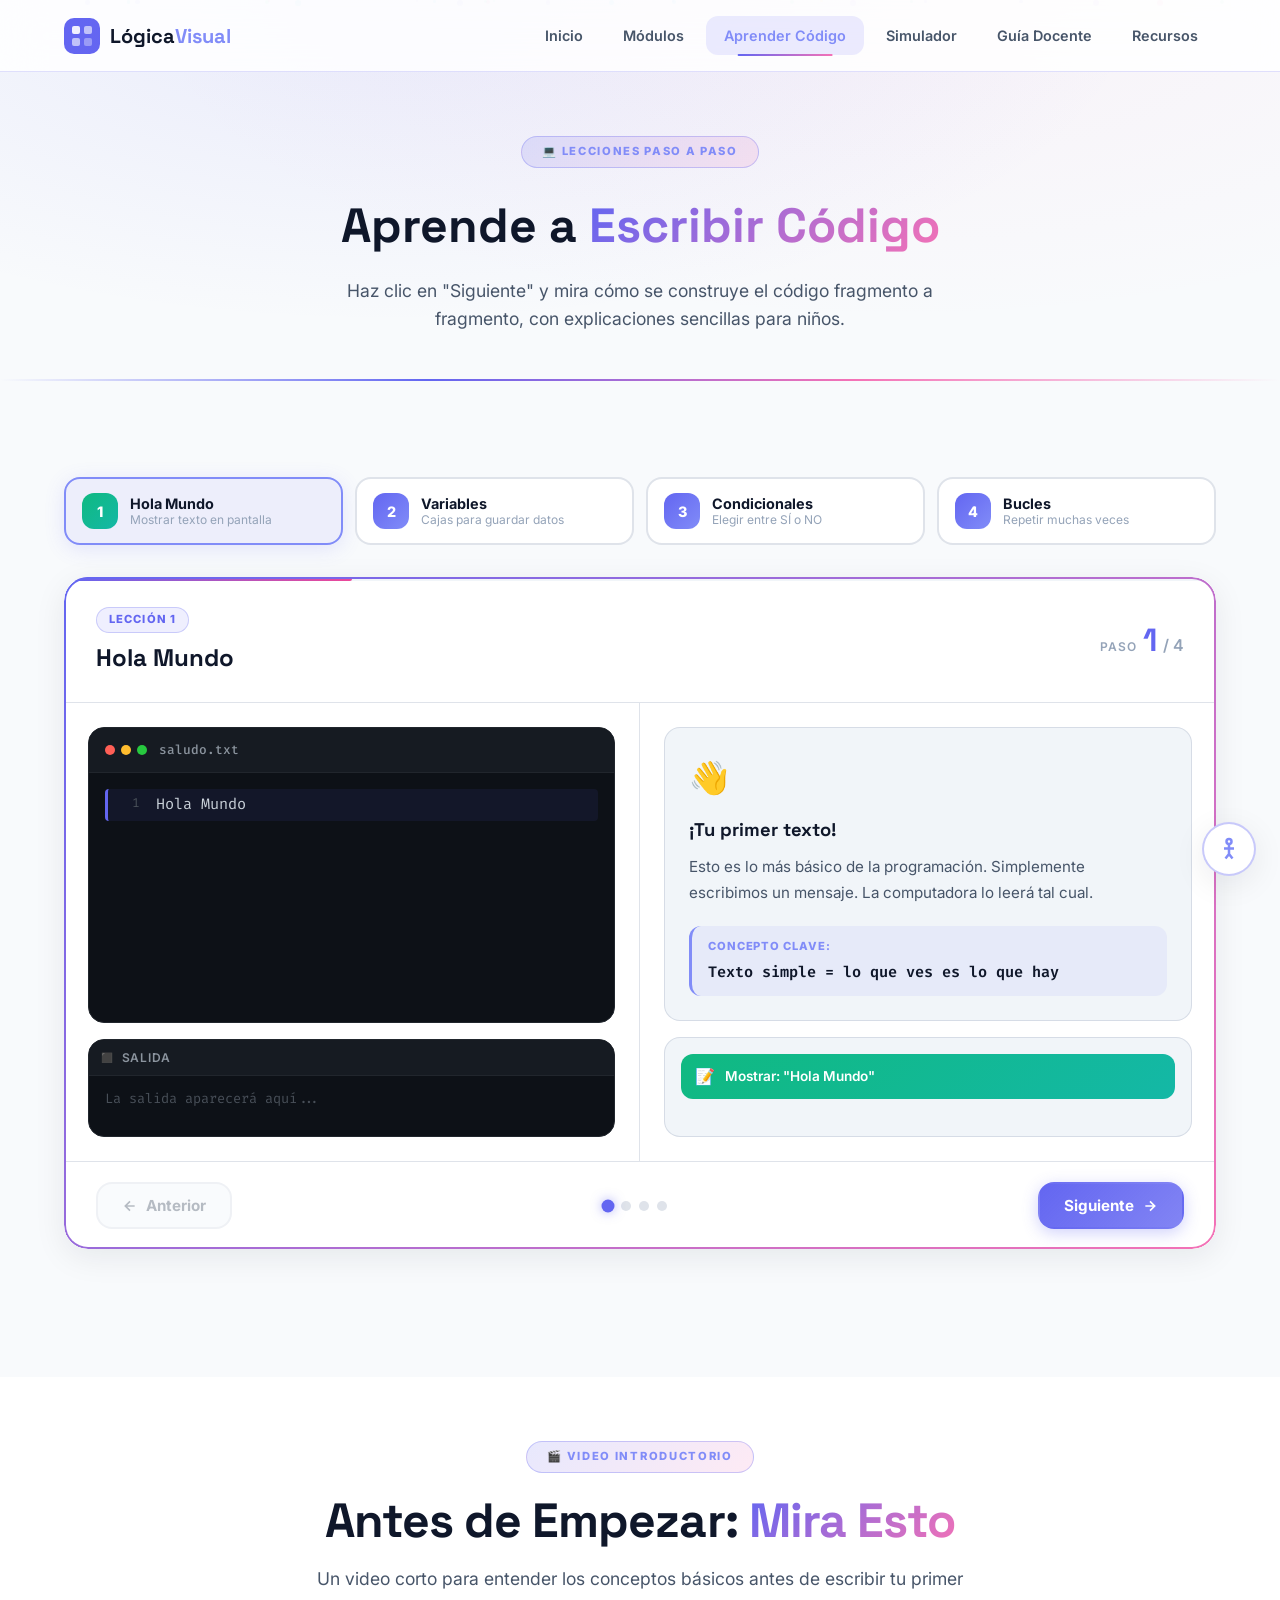
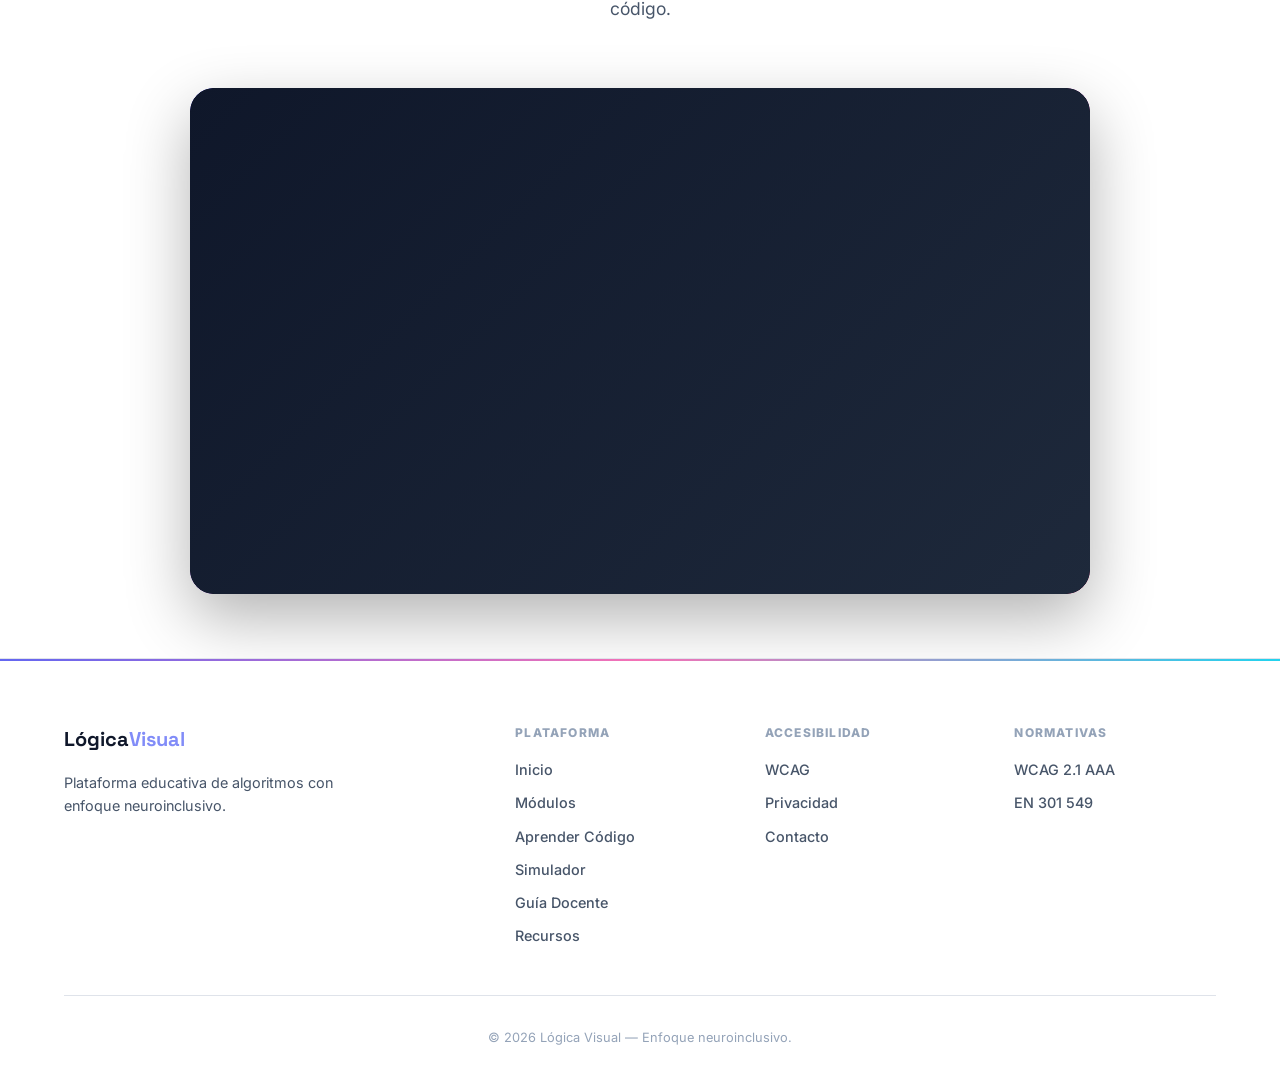
==== commit 114f40dc: "Plataforma Logica Visual: sitio multi-pagina, lecciones, simulador mejorado y accesibilidad AAA" ====
--- a/aprender.html
+++ b/aprender.html
@@ -42,7 +42,10 @@
                 <div class="logo-mark"><svg viewBox="0 0 36 36" fill="none"><rect width="36" height="36" rx="10" fill="url(#lg)"/><defs><linearGradient id="lg" x1="0" y1="0" x2="36" y2="36"><stop stop-color="#6366F1"/><stop offset="1" stop-color="#A855F7"/></linearGradient></defs><rect x="8" y="8" width="8" height="8" rx="2" fill="#fff" opacity=".9"/><rect x="20" y="8" width="8" height="8" rx="2" fill="#fff" opacity=".6"/><rect x="8" y="20" width="8" height="8" rx="2" fill="#fff" opacity=".6"/><rect x="20" y="20" width="8" height="8" rx="2" fill="#fff" opacity=".35"/></svg></div>
                 <span class="logo-text">Lógica<span class="logo-accent">Visual</span></span>
             </a>
-            <div class="nav-links" id="navLinks">
+            <button class="nav-toggle" id="navToggle" aria-label="Abrir menú" aria-expanded="false">
+                    <span></span><span></span><span></span>
+                </button>
+                <div class="nav-links" id="navLinks">
                 <a href="index.html" class="nav-link">Inicio</a>
                 <a href="modulos.html" class="nav-link">Módulos</a>
                 <a href="aprender.html" class="nav-link active">Aprender Código</a>
--- a/styles.css
+++ b/styles.css
@@ -32,6 +32,8 @@
 
     --shadow-card: 0 8px 32px rgba(0,0,0,0.4);
     --shadow-glow: 0 0 40px rgba(99,102,241,0.3);
+    --glass-bg: rgba(30,41,59,0.55);
+    --glass-blur: 18px;
     --r-sm: 8px; --r-md: 12px; --r-lg: 16px; --r-xl: 20px; --r-2xl: 24px; --r-full: 9999px;
     --font: 'Inter', sans-serif;
     --font-d: 'Space Grotesk', sans-serif;
@@ -52,6 +54,8 @@
     --c-border2: rgba(148,163,184,0.3);
     --shadow-card: 0 8px 32px rgba(15,23,42,0.08);
     --shadow-glow: 0 0 40px rgba(99,102,241,0.15);
+    --glass-bg: rgba(255,255,255,0.6);
+    --glass-blur: 18px;
 }
 /* ─── ALTO CONTRASTE ─── */
 [data-mode="high-contrast"] {
@@ -91,6 +95,50 @@
     overflow-x: hidden;
     -webkit-font-smoothing: antialiased;
 }
+/* ─── FONDO AURORA ANIMADO ─── */
+body::before, body::after {
+    content: '';
+    position: fixed;
+    z-index: -1;
+    width: 60vw; height: 60vw;
+    max-width: 800px; max-height: 800px;
+    border-radius: 50%;
+    filter: blur(120px);
+    opacity: .35;
+    pointer-events: none;
+    will-change: transform;
+}
+body::before {
+    top: -15vw; left: -15vw;
+    background: radial-gradient(circle, var(--indigo-d), transparent 70%);
+    animation: auroraA 22s ease-in-out infinite alternate;
+}
+body::after {
+    bottom: -20vw; right: -15vw;
+    background: radial-gradient(circle, var(--pink), transparent 70%);
+    animation: auroraB 26s ease-in-out infinite alternate;
+}
+[data-mode="standard"] body::before, [data-mode="standard"] body::after { opacity: .18; }
+@keyframes auroraA {
+    0% { transform: translate(0,0) scale(1); }
+    50% { transform: translate(12vw, 8vw) scale(1.15); }
+    100% { transform: translate(4vw, 16vw) scale(.9); }
+}
+@keyframes auroraB {
+    0% { transform: translate(0,0) scale(1); }
+    50% { transform: translate(-14vw, -6vw) scale(1.2); }
+    100% { transform: translate(-4vw, -14vw) scale(.95); }
+}
+@media(prefers-reduced-motion: reduce) {
+    body::before, body::after { animation: none; }
+}
+/* ─── TRANSICIÓN DE PÁGINA ─── */
+body { animation: pageIn .5s ease; }
+@keyframes pageIn {
+    from { opacity: 0; transform: translateY(12px); }
+    to { opacity: 1; transform: translateY(0); }
+}
+body.page-leave { opacity: 0; transform: translateY(-8px); transition: opacity .25s ease, transform .25s ease; }
 img, svg, video { max-width: 100%; display: block; }
 a { color: inherit; text-decoration: none; }
 ul { list-style: none; }
@@ -215,7 +263,30 @@
 .logo:hover .logo-mark svg { transform: rotate(90deg); }
 .logo-text { font-family: var(--font-d); font-size: 1.25rem; font-weight: 800; color: var(--c-text); }
 .logo-accent { color: var(--indigo); }
-.nav-links { display: flex; gap: .25rem; }
+.nav-links { display: flex; gap: .25rem; align-items: center; }
+.nav-toggle {
+    display: none;
+    flex-direction: column;
+    justify-content: center;
+    gap: 5px;
+    width: 44px; height: 44px;
+    padding: 10px;
+    background: transparent;
+    border: 1px solid var(--c-border);
+    border-radius: var(--r-md);
+    cursor: pointer;
+    z-index: 1001;
+}
+.nav-toggle span {
+    display: block;
+    width: 100%; height: 2px;
+    background: var(--c-text);
+    border-radius: 2px;
+    transition: transform .3s, opacity .3s;
+}
+.nav-toggle.active span:nth-child(1) { transform: translateY(7px) rotate(45deg); }
+.nav-toggle.active span:nth-child(2) { opacity: 0; }
+.nav-toggle.active span:nth-child(3) { transform: translateY(-7px) rotate(-45deg); }
 .nav-link {
     position: relative;
     padding: .5rem 1.125rem; border-radius: var(--r-md);
@@ -399,21 +470,25 @@
    ═══════════════════════════════════════════════ */
 .challenge-row { display: grid; grid-template-columns: 1fr auto 1fr; gap: 2rem; align-items: center; }
 .challenge-card {
-    background: var(--c-card);
+    background: var(--glass-bg);
+    backdrop-filter: blur(var(--glass-blur));
+    -webkit-backdrop-filter: blur(var(--glass-blur));
     border-radius: var(--r-2xl);
     padding: 2.5rem;
     box-shadow: var(--shadow-card);
-    border: 1px solid var(--c-border2);
+    border: 1px solid rgba(255,255,255,0.08);
     position: relative;
     overflow: hidden;
-    transition: all .4s;
+    transition: transform .3s ease, box-shadow .3s ease, border-color .3s ease;
+    transform-style: preserve-3d;
+    will-change: transform;
 }
 .challenge-card::before {
     content: ''; position: absolute; top: 0; left: 0; right: 0; height: 4px;
 }
 .challenge-card:nth-child(1)::before { background: linear-gradient(90deg, #EF4444, #F97316); }
 .challenge-card:nth-child(3)::before { background: linear-gradient(90deg, #10B981, #22D3EE); }
-.challenge-card:hover { transform: translateY(-6px); box-shadow: var(--shadow-glow); border-color: var(--indigo); }
+.challenge-card:hover { box-shadow: var(--shadow-glow); border-color: var(--indigo); }
 .challenge-card-top { display: flex; align-items: center; gap: 1rem; margin-bottom: 1.75rem; }
 .challenge-icon {
     width: 52px; height: 52px; border-radius: var(--r-lg);
@@ -450,14 +525,18 @@
     gap: 1.5rem;
 }
 .mod-card {
-    background: var(--c-card);
+    background: var(--glass-bg);
+    backdrop-filter: blur(var(--glass-blur));
+    -webkit-backdrop-filter: blur(var(--glass-blur));
     border-radius: var(--r-2xl);
     padding: 2rem;
     box-shadow: var(--shadow-card);
-    border: 1px solid var(--c-border2);
+    border: 1px solid rgba(255,255,255,0.08);
     display: flex; flex-direction: column;
-    transition: all .4s cubic-bezier(.4,0,.2,1);
+    transition: transform .3s ease, box-shadow .3s ease, border-color .3s ease;
     position: relative; overflow: hidden;
+    transform-style: preserve-3d;
+    will-change: transform;
 }
 .mod-card::before {
     content: ''; position: absolute; top: 0; left: 0; right: 0; height: 3px;
@@ -465,7 +544,7 @@
     opacity: 0; transition: opacity .4s;
 }
 .mod-card:hover::before { opacity: 1; }
-.mod-card:hover { transform: translateY(-8px); box-shadow: var(--shadow-glow); border-color: var(--indigo); }
+.mod-card:hover { box-shadow: var(--shadow-glow); border-color: var(--indigo); }
 .mod-card-top { display: flex; justify-content: space-between; align-items: flex-start; margin-bottom: 1.5rem; }
 .mod-icon {
     width: 56px; height: 56px; border-radius: var(--r-lg);
@@ -649,14 +728,69 @@
 @keyframes blockPop { from { opacity: 0; transform: scale(.8); } to { opacity: 1; transform: scale(1); } }
 .ws-block.executing { animation: blockGlow .8s ease-in-out infinite; }
 @keyframes blockGlow { 0%,100% { box-shadow: 0 0 0 0 rgba(99,102,241,.5); } 50% { box-shadow: 0 0 0 8px rgba(99,102,241,0); } }
-.ws-remove {
-    position: absolute; top: -8px; right: -8px;
-    width: 20px; height: 20px; border-radius: 50%;
-    background: #EF4444; color: white; font-size: 11px;
+.ws-block.is-repeat { background: linear-gradient(135deg, #D97706, #F59E0B); box-shadow: 0 4px 12px rgba(245,158,11,.3); }
+.ws-label { flex: 1; }
+.ws-actions { display: flex; gap: 4px; }
+.ws-move, .ws-remove {
+    width: 22px; height: 22px; border-radius: 50%;
     display: none; align-items: center; justify-content: center;
-    border: 2px solid var(--c-card);
-}
-.ws-block:hover .ws-remove { display: flex; }
+    font-size: 12px; color: white; border: 2px solid var(--c-card);
+    line-height: 1;
+}
+.ws-move { background: rgba(255,255,255,.25); }
+.ws-move:hover { background: rgba(255,255,255,.45); }
+.ws-remove { background: #EF4444; }
+.ws-block:hover .ws-move, .ws-block:hover .ws-remove { display: flex; }
+
+/* ─── EJEMPLOS PRECARGADOS ─── */
+.sim-examples {
+    display: flex; align-items: center; gap: .5rem; flex-wrap: wrap;
+    margin-bottom: .875rem;
+}
+.sim-examples-label { font-size: .75rem; font-weight: 700; text-transform: uppercase; letter-spacing: .08em; color: var(--c-text3); }
+.sim-example-btn {
+    padding: .4rem .75rem; border-radius: var(--r-full);
+    font-size: .78rem; font-weight: 700;
+    background: var(--c-bg3); color: var(--c-text2);
+    border: 1px solid var(--c-border2);
+    transition: all .25s;
+}
+.sim-example-btn:hover { border-color: var(--indigo); color: var(--indigo); transform: translateY(-2px); box-shadow: var(--shadow-glow); }
+
+/* ─── META (ESTRELLA) ─── */
+.sim-cell.goal {
+    background: rgba(251,191,36,.15);
+    display: flex; align-items: center; justify-content: center;
+    font-size: 1.1rem;
+}
+.sim-cell.goal::after { content: '⭐'; animation: goalPulse 2s ease-in-out infinite; display: block; }
+@keyframes goalPulse { 0%,100% { transform: scale(1); } 50% { transform: scale(1.3); } }
+.sim-cell.goal.reached { background: rgba(52,211,153,.25); }
+.sim-cell.goal.reached::after { content: '🎉'; animation: none; }
+
+/* ─── VICTORIA ─── */
+.sim-char.win { animation: winBounce .5s ease-in-out infinite; filter: drop-shadow(0 0 12px rgba(52,211,153,.8)); }
+@keyframes winBounce { 0%,100% { transform: scale(1); } 50% { transform: scale(1.25); } }
+.sim-victory {
+    position: absolute; inset: 0; z-index: 10;
+    display: flex; flex-direction: column; align-items: center; justify-content: center; gap: .5rem;
+    background: rgba(11,17,32,.85); backdrop-filter: blur(6px);
+    border-radius: var(--r-lg);
+    animation: fadeIn .3s ease both;
+    text-align: center; padding: 1rem;
+}
+@keyframes fadeIn { from { opacity: 0; } to { opacity: 1; } }
+.sim-victory-emoji { font-size: 3rem; animation: winBounce .6s ease-in-out infinite; }
+.sim-victory-text { font-size: 1.1rem; font-weight: 800; color: #34D399; font-family: var(--font-d); }
+.sim-victory-sub { font-size: .85rem; color: var(--c-text2); }
+.confetti-piece {
+    position: absolute; width: 10px; height: 10px; z-index: 11;
+    animation: confettiFall 1.8s ease-in forwards; pointer-events: none;
+}
+@keyframes confettiFall {
+    0% { transform: translateY(-20px) rotate(0deg); opacity: 1; }
+    100% { transform: translateY(220px) rotate(720deg); opacity: 0; }
+}
 .sim-controls { display: flex; gap: .625rem; margin-top: .875rem; }
 .sim-btn {
     flex: 1; display: flex; align-items: center; justify-content: center;
@@ -712,9 +846,11 @@
     display: flex; flex-direction: column; gap: 1rem;
 }
 .acc {
-    background: var(--c-card);
+    background: var(--glass-bg);
+    backdrop-filter: blur(var(--glass-blur));
+    -webkit-backdrop-filter: blur(var(--glass-blur));
     border-radius: var(--r-xl);
-    border: 1px solid var(--c-border2);
+    border: 1px solid rgba(255,255,255,0.08);
     overflow: hidden;
     transition: all .3s;
 }
@@ -767,15 +903,19 @@
     gap: 1.5rem;
 }
 .res-card {
-    background: var(--c-card);
+    background: var(--glass-bg);
+    backdrop-filter: blur(var(--glass-blur));
+    -webkit-backdrop-filter: blur(var(--glass-blur));
     border-radius: var(--r-2xl);
     padding: 2rem;
     box-shadow: var(--shadow-card);
-    border: 1px solid var(--c-border2);
+    border: 1px solid rgba(255,255,255,0.08);
     text-decoration: none;
     display: flex; flex-direction: column;
-    transition: all .4s;
+    transition: transform .3s ease, box-shadow .3s ease, border-color .3s ease;
     position: relative; overflow: hidden;
+    transform-style: preserve-3d;
+    will-change: transform;
 }
 .res-card::before {
     content: ''; position: absolute; top: 0; left: 0; right: 0; height: 3px;
@@ -783,7 +923,7 @@
     opacity: 0; transition: opacity .4s;
 }
 .res-card:hover::before { opacity: 1; }
-.res-card:hover { transform: translateY(-6px); box-shadow: var(--shadow-glow); border-color: var(--indigo); color: inherit; }
+.res-card:hover { box-shadow: var(--shadow-glow); border-color: var(--indigo); color: inherit; }
 .res-icon {
     width: 56px; height: 56px; border-radius: var(--r-lg);
     background: linear-gradient(135deg, rgba(99,102,241,.15), rgba(139,92,246,.1));
@@ -889,28 +1029,89 @@
     .hero-content { align-items: center; }
     .hero-badges, .hero-actions, .hero-stats { justify-content: center; }
     .hero-visual { display: none; }
+    .hero { min-height: auto; padding: calc(var(--header-h) + 3rem) 0 4rem; }
+    .hero-title { font-size: clamp(2rem, 5vw, 3rem); }
     .sim-body { grid-template-columns: 1fr; }
     .sim-palette { border-right: none; border-bottom: 1px solid var(--c-border2); }
     .sim-blocks-list { flex-direction: row; flex-wrap: wrap; }
     .sim-exec { border-left: none; border-top: 1px solid var(--c-border2); }
     .challenge-row { grid-template-columns: 1fr; }
+    .challenge-arrow { transform: rotate(90deg); }
     .footer-grid { grid-template-columns: 1fr 1fr; }
     .footer-brand { grid-column: 1/-1; }
+    .page-hero { padding: calc(var(--header-h) + 2.5rem) 0 2.5rem; }
+    .page-hero-title { font-size: clamp(1.75rem, 4vw, 2.5rem); }
+}
+@media(max-width: 768px) {
+    .nav-toggle { display: flex; }
+    .nav-links {
+        position: fixed; top: var(--header-h); left: 0; right: 0;
+        background: var(--c-card);
+        border-bottom: 1px solid var(--c-border);
+        flex-direction: column;
+        padding: .75rem;
+        gap: .25rem;
+        box-shadow: var(--shadow-card);
+        display: none;
+        max-height: calc(100vh - var(--header-h));
+        overflow-y: auto;
+    }
+    .nav-links.open { display: flex; }
+    .nav-link {
+        display: block;
+        width: 100%;
+        padding: .875rem 1rem;
+        text-align: left;
+        font-size: 1rem;
+    }
+    .nav-link.active::after { display: none; }
+    .container { padding: 0 1rem; }
+    .section { padding: 3rem 0; }
+    .section-title { font-size: clamp(1.5rem, 4vw, 2rem); }
+    .section-desc { font-size: 1rem; }
+    .section-tag { font-size: .75rem; }
+    .modules-grid { grid-template-columns: repeat(auto-fill, minmax(240px, 1fr)); }
+    .challenge-card { padding: 1.5rem; }
+    .challenge-arrow { width: 48px; height: 48px; }
+    .video-wrapper { max-width: 100%; }
+    .footer-grid { gap: 2rem; }
+    .acc-header { padding: 1rem; }
+    .acc-header-left { gap: .75rem; }
 }
 @media(max-width: 640px) {
     :root { --header-h: 60px; }
-    .nav-links {
-        position: fixed; top: var(--header-h); left: 0; right: 0;
-        background: var(--c-card); border-bottom: 1px solid var(--c-border);
-        flex-direction: column; padding: .75rem;
-        box-shadow: var(--shadow-card);
-        display: none;
-    }
-    .nav-links.open { display: flex; }
-    .section { padding: 3.5rem 0; }
+    .section { padding: 2.5rem 0; }
     .modules-grid { grid-template-columns: 1fr; }
     .footer-grid { grid-template-columns: 1fr; }
     .a11y-fab { bottom: 1rem; right: 1rem; }
+    .hero-badges { justify-content: center; }
+    .hero-actions { flex-direction: column; width: 100%; }
+    .hero-actions .btn { width: 100%; justify-content: center; }
+    .hero-stats { flex-wrap: wrap; gap: 1.25rem; justify-content: center; }
+    .stat-divider { display: none; }
+    .page-hero { padding: calc(var(--header-h) + 1.5rem) 0 1.5rem; }
+    .page-hero-title { font-size: 1.5rem; }
+    .page-hero-desc { font-size: .95rem; }
+    .video-label { font-size: .9rem; }
+    .mod-card, .res-card, .challenge-card { padding: 1.25rem; }
+    .mod-card-top { flex-direction: column; gap: .75rem; }
+    .complete-actions { flex-direction: column; }
+    .complete-actions .btn { width: 100%; justify-content: center; }
+}
+@media(max-width: 480px) {
+    .logo-text { font-size: 1.05rem; }
+    .logo-mark svg { width: 30px; height: 30px; }
+    .hero-title { font-size: 1.75rem; }
+    .hero-sub { font-size: 1rem; }
+    .btn { padding: .75rem 1.25rem; font-size: .9rem; }
+    .badge { font-size: .7rem; padding: .3rem .6rem; }
+    .modules-grid { grid-template-columns: 1fr; }
+    .footer-grid { grid-template-columns: 1fr; }
+    .video-container { aspect-ratio: 16 / 9; }
+    .sim-shell { border-radius: var(--r-lg); }
+    .sim-toolbar { flex-wrap: wrap; gap: .5rem; }
+    .challenge-arrow { display: none; }
+    .challenge-row { gap: 1.25rem; }
 }
 
 @media(prefers-reduced-motion: reduce) {
@@ -921,6 +1122,6 @@
     }
 }
 @media print {
-    .header, .a11y-fab, .footer { display: none; }
+    .header, .a11y-fab, .footer, .nav-toggle { display: none; }
     body { background: #fff; color: #000; }
 }
--- a/lecciones.css
+++ b/lecciones.css
@@ -430,7 +430,24 @@
     .lesson-header { flex-direction: column; gap: 1rem; align-items: flex-start; }
     .lesson-controls { flex-wrap: wrap; justify-content: center; }
     .code-content { font-size: .8rem; }
+    .lesson-panel { border-radius: var(--r-lg); }
+    .explain-card { padding: 1.25rem; }
+    .console-output { font-size: .75rem; min-height: 100px; }
+    .visual-blocks { max-height: 180px; overflow-y: auto; }
+    .lesson-tab { padding: .875rem; }
+    .lesson-tab-desc { display: none; }
+    .complete-content { padding: 1.5rem 1rem; }
+    .complete-emoji { font-size: 2.5rem; }
+    .complete-title { font-size: 1.35rem; }
 }
 @media(max-width: 480px) {
     .lesson-selector { grid-template-columns: 1fr; }
-}
+    .lesson-tab-desc { display: block; }
+    .code-content { font-size: .7rem; padding: .75rem; }
+    .lesson-btn { padding: .7rem 1.1rem; font-size: .85rem; }
+    .lesson-nav-dots { gap: .375rem; }
+    .nav-dot { width: 10px; height: 10px; }
+    .visual-blocks { max-height: 140px; }
+    .explain-title { font-size: 1rem; }
+    .explain-text { font-size: .9rem; }
+}
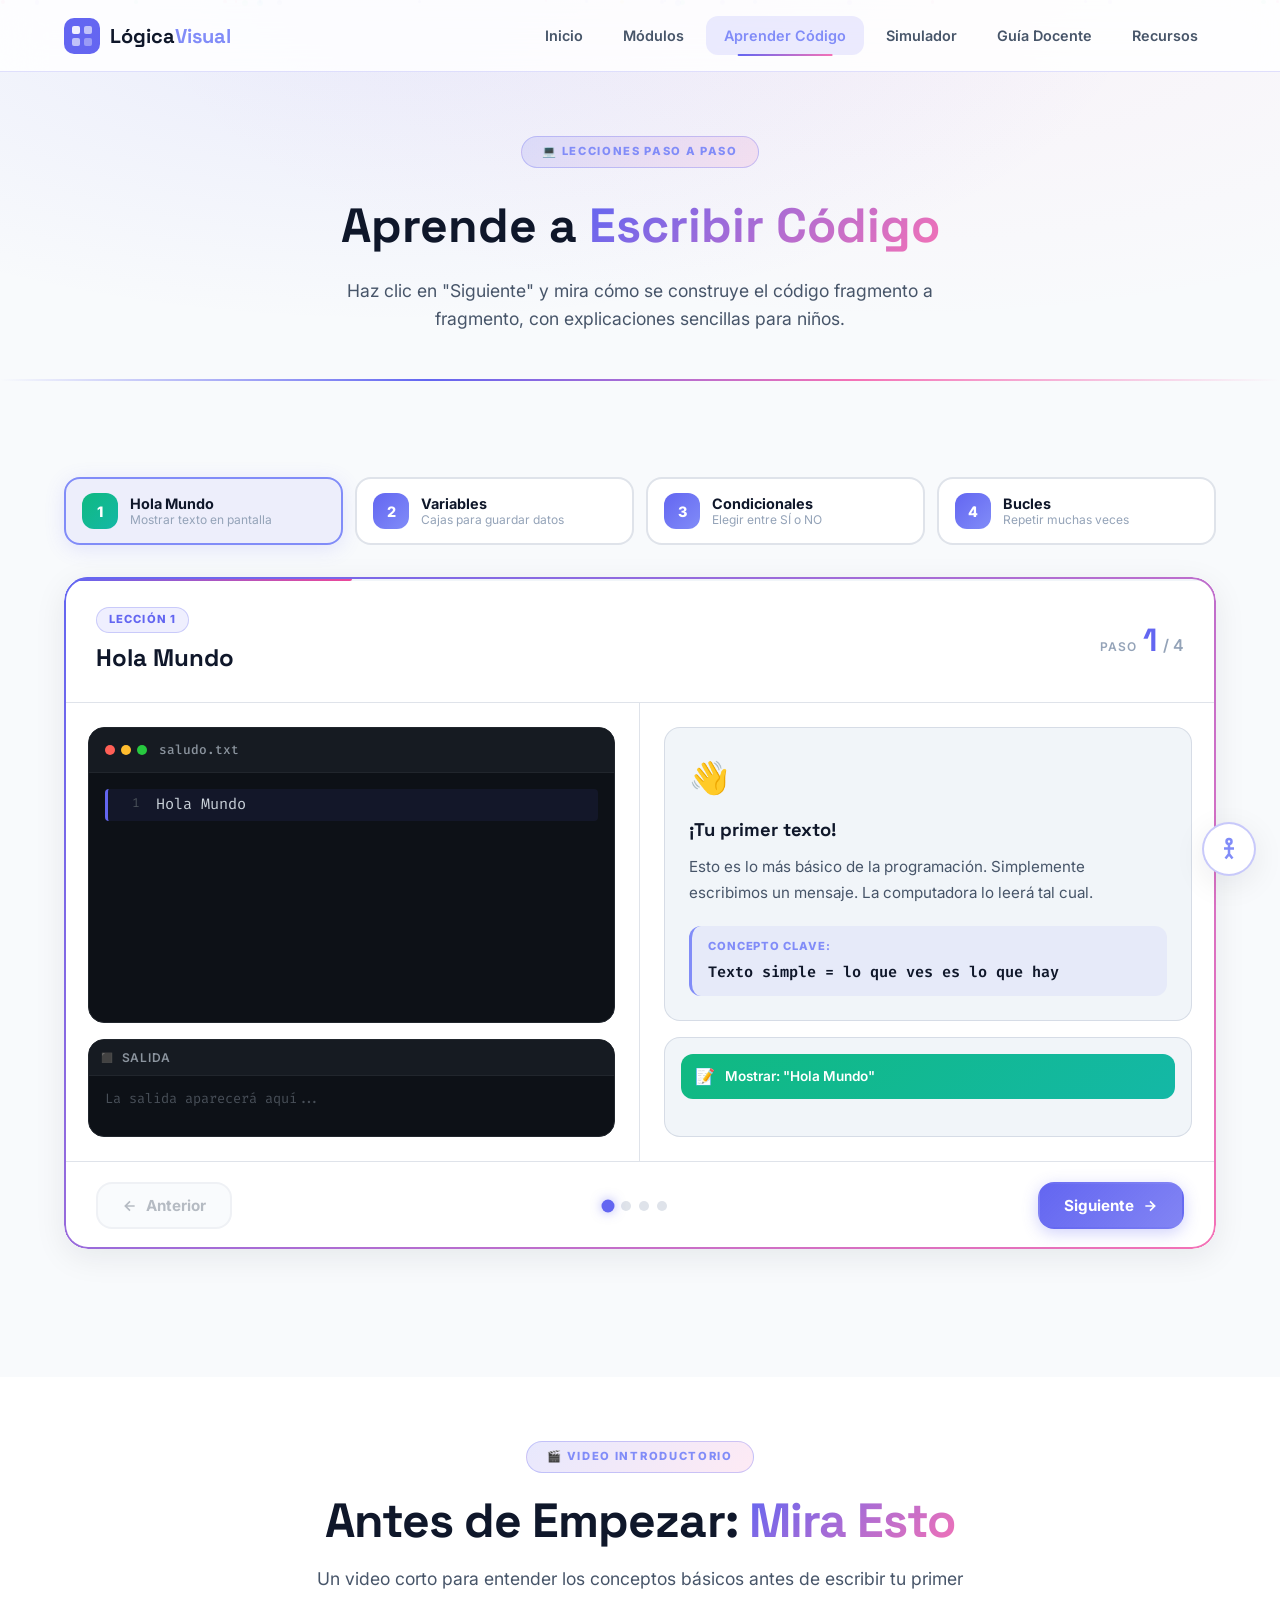
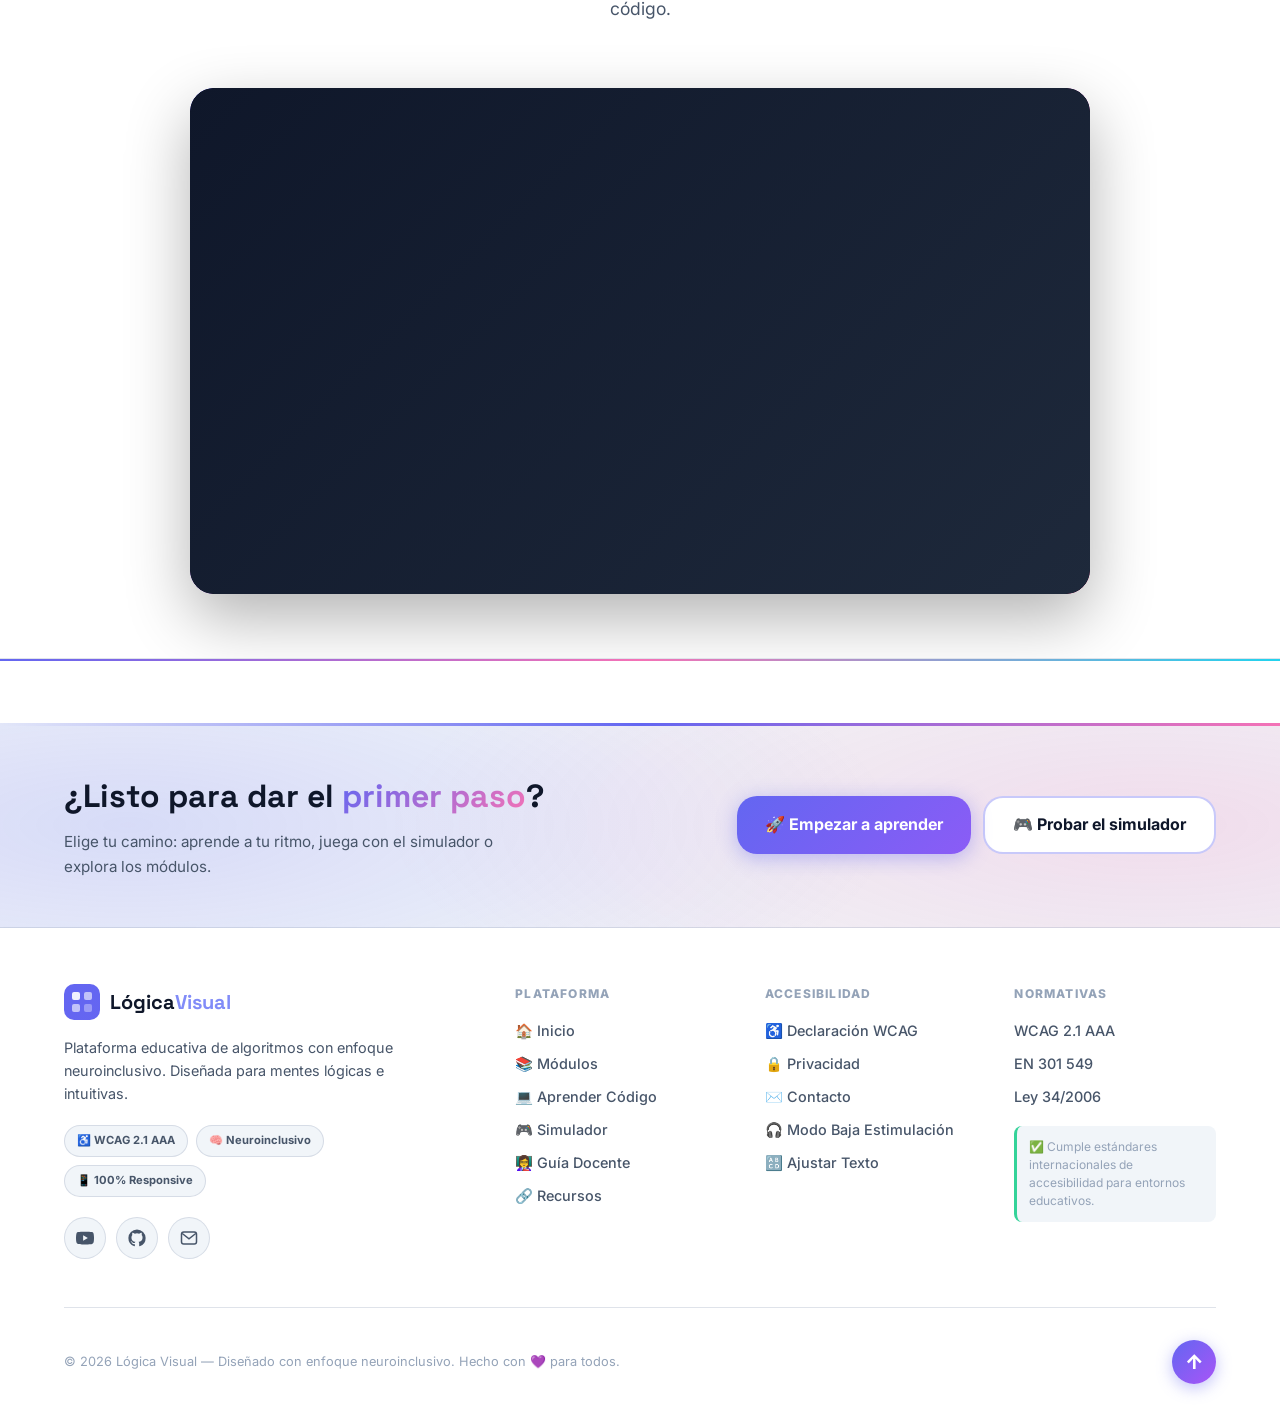
==== commit 876ac02b: "Redisenio de footer: banda CTA, badges, redes sociales, iconos y boton volver arriba" ====
--- a/aprender.html
+++ b/aprender.html
@@ -223,15 +223,67 @@
         </section>
     </main>
 
-    <footer class="footer">
+        <footer class="footer">
+        <div class="footer-cta">
+            <div class="container footer-cta-inner">
+                <div class="footer-cta-text">
+                    <h3>¿Listo para dar el <span class="gradient-text">primer paso</span>?</h3>
+                    <p>Elige tu camino: aprende a tu ritmo, juega con el simulador o explora los módulos.</p>
+                </div>
+                <div class="footer-cta-actions">
+                    <a href="aprender.html" class="btn btn-hero-primary">🚀 Empezar a aprender</a>
+                    <a href="simulador.html" class="btn btn-hero-secondary">🎮 Probar el simulador</a>
+                </div>
+            </div>
+        </div>
         <div class="container">
             <div class="footer-grid">
-                <div class="footer-brand"><a href="index.html" class="logo"><span class="logo-text">Lógica<span class="logo-accent">Visual</span></span></a><p class="footer-tagline">Plataforma educativa de algoritmos con enfoque neuroinclusivo.</p></div>
-                <div class="footer-col"><h4>Plataforma</h4><a href="index.html">Inicio</a><a href="modulos.html">Módulos</a><a href="aprender.html">Aprender Código</a><a href="simulador.html">Simulador</a><a href="guia.html">Guía Docente</a><a href="recursos.html">Recursos</a></div>
-                <div class="footer-col"><h4>Accesibilidad</h4><a href="#">WCAG</a><a href="#">Privacidad</a><a href="#">Contacto</a></div>
-                <div class="footer-col"><h4>Normativas</h4><a href="#">WCAG 2.1 AAA</a><a href="#">EN 301 549</a></div>
-            </div>
-            <div class="footer-bottom"><p>© 2026 Lógica Visual — Enfoque neuroinclusivo.</p></div>
+                <div class="footer-brand">
+                    <a href="index.html" class="logo">
+                        <div class="logo-mark"><svg viewBox="0 0 36 36" fill="none"><rect width="36" height="36" rx="10" fill="url(#lgf)"/><defs><linearGradient id="lgf" x1="0" y1="0" x2="36" y2="36"><stop stop-color="#6366F1"/><stop offset="1" stop-color="#A855F7"/></linearGradient></defs><rect x="8" y="8" width="8" height="8" rx="2" fill="#fff" opacity=".9"/><rect x="20" y="8" width="8" height="8" rx="2" fill="#fff" opacity=".6"/><rect x="8" y="20" width="8" height="8" rx="2" fill="#fff" opacity=".6"/><rect x="20" y="20" width="8" height="8" rx="2" fill="#fff" opacity=".35"/></svg></div>
+                        <span class="logo-text">Lógica<span class="logo-accent">Visual</span></span>
+                    </a>
+                    <p class="footer-tagline">Plataforma educativa de algoritmos con enfoque neuroinclusivo. Diseñada para mentes lógicas e intuitivas.</p>
+                    <div class="footer-badges">
+                        <span class="footer-badge">♿ WCAG 2.1 AAA</span>
+                        <span class="footer-badge">🧠 Neuroinclusivo</span>
+                        <span class="footer-badge">📱 100% Responsive</span>
+                    </div>
+                    <div class="footer-social">
+                        <a href="#" aria-label="YouTube"><svg width="18" height="18" viewBox="0 0 24 24" fill="currentColor"><path d="M23.5 6.2a3 3 0 0 0-2.1-2.1C19.5 3.5 12 3.5 12 3.5s-7.5 0-9.4.6A3 3 0 0 0 .5 6.2 31 31 0 0 0 0 12a31 31 0 0 0 .5 5.8 3 3 0 0 0 2.1 2.1c1.9.6 9.4.6 9.4.6s7.5 0 9.4-.6a3 3 0 0 0 2.1-2.1A31 31 0 0 0 24 12a31 31 0 0 0-.5-5.8zM9.5 15.6V8.4L15.8 12l-6.3 3.6z"/></svg></a>
+                        <a href="#" aria-label="GitHub"><svg width="18" height="18" viewBox="0 0 24 24" fill="currentColor"><path d="M12 .5A11.5 11.5 0 0 0 .5 12a11.5 11.5 0 0 0 7.9 10.9c.6.1.8-.2.8-.6v-2c-3.2.7-3.9-1.5-3.9-1.5-.5-1.3-1.3-1.7-1.3-1.7-1-.7.1-.7.1-.7 1.1.1 1.7 1.1 1.7 1.1 1 1.7 2.7 1.2 3.4.9.1-.7.4-1.2.7-1.5-2.6-.3-5.3-1.3-5.3-5.7 0-1.3.5-2.3 1.2-3.1-.1-.3-.5-1.5.1-3.1 0 0 1-.3 3.2 1.2a11 11 0 0 1 5.8 0c2.2-1.5 3.2-1.2 3.2-1.2.6 1.6.2 2.8.1 3.1.8.8 1.2 1.8 1.2 3.1 0 4.4-2.7 5.4-5.3 5.7.4.4.8 1.1.8 2.2v3.3c0 .4.2.7.8.6A11.5 11.5 0 0 0 23.5 12 11.5 11.5 0 0 0 12 .5z"/></svg></a>
+                        <a href="#" aria-label="Correo electrónico"><svg width="18" height="18" viewBox="0 0 24 24" fill="none" stroke="currentColor" stroke-width="2"><rect x="2" y="4" width="20" height="16" rx="3"/><path d="m3 6 9 7 9-7"/></svg></a>
+                    </div>
+                </div>
+                <div class="footer-col">
+                    <h4>Plataforma</h4>
+                    <a href="index.html">🏠 Inicio</a>
+                    <a href="modulos.html">📚 Módulos</a>
+                    <a href="aprender.html">💻 Aprender Código</a>
+                    <a href="simulador.html">🎮 Simulador</a>
+                    <a href="guia.html">👩‍🏫 Guía Docente</a>
+                    <a href="recursos.html">🔗 Recursos</a>
+                </div>
+                <div class="footer-col">
+                    <h4>Accesibilidad</h4>
+                    <a href="#">♿ Declaración WCAG</a>
+                    <a href="#">🔒 Privacidad</a>
+                    <a href="#">✉️ Contacto</a>
+                    <a href="#">🎧 Modo Baja Estimulación</a>
+                    <a href="#">🔠 Ajustar Texto</a>
+                </div>
+                <div class="footer-col">
+                    <h4>Normativas</h4>
+                    <a href="#">WCAG 2.1 AAA</a>
+                    <a href="#">EN 301 549</a>
+                    <a href="#">Ley 34/2006</a>
+                    <div class="footer-note">✅ Cumple estándares internacionales de accesibilidad para entornos educativos.</div>
+                </div>
+            </div>
+            <div class="footer-bottom">
+                <p>© 2026 Lógica Visual — Diseñado con enfoque neuroinclusivo. Hecho con 💜 para todos.</p>
+                <button class="footer-top" id="footerTop" aria-label="Volver arriba">↑</button>
+            </div>
         </div>
     </footer>
 
--- a/styles.css
+++ b/styles.css
@@ -958,7 +958,7 @@
     animation: slideGradient 4s linear infinite;
 }
 .footer-grid { display: grid; grid-template-columns: 2fr 1fr 1fr 1fr; gap: 3rem; margin-bottom: 3rem; }
-.footer-brand { max-width: 320px; }
+.footer-brand { max-width: 340px; }
 .footer-tagline { font-size: .9rem; color: var(--c-text2); margin-top: 1rem; line-height: 1.6; }
 .footer-col { display: flex; flex-direction: column; gap: .625rem; }
 .footer-col h4 {
@@ -967,10 +967,82 @@
     color: var(--c-text3);
     margin-bottom: .375rem;
 }
-.footer-col a { font-size: .9rem; color: var(--c-text2); font-weight: 500; transition: color .2s; }
-.footer-col a:hover { color: var(--indigo); }
-.footer-bottom { text-align: center; padding-top: 2rem; border-top: 1px solid var(--c-border2); }
+.footer-col a { font-size: .9rem; color: var(--c-text2); font-weight: 500; transition: color .2s, transform .2s; }
+.footer-col a:hover { color: var(--indigo); transform: translateX(4px); }
+.footer-note {
+    margin-top: .5rem; padding: .75rem;
+    background: var(--c-bg3); border-left: 3px solid var(--emerald);
+    border-radius: var(--r-sm);
+    font-size: .75rem; line-height: 1.5; color: var(--c-text3);
+}
+.footer-bottom { display: flex; align-items: center; justify-content: space-between; gap: 1rem; padding-top: 2rem; border-top: 1px solid var(--c-border2); }
 .footer-bottom p { font-size: .8rem; color: var(--c-text3); }
+
+/* ─── BANDA CTA DEL FOOTER ─── */
+.footer-cta {
+    position: relative;
+    padding: 3rem 0;
+    background:
+        radial-gradient(ellipse 60% 120% at 10% 50%, rgba(99,102,241,.18), transparent),
+        radial-gradient(ellipse 60% 120% at 90% 50%, rgba(236,72,153,.14), transparent),
+        var(--c-bg3);
+    border-bottom: 1px solid var(--c-border2);
+    margin-bottom: 3.5rem;
+    overflow: hidden;
+}
+.footer-cta::before {
+    content: '';
+    position: absolute; top: 0; left: 0; right: 0; height: 3px;
+    background: linear-gradient(90deg, transparent, var(--indigo-d), var(--pink), var(--cyan), transparent);
+    background-size: 200% 100%;
+    animation: slideGradient 4s linear infinite;
+}
+.footer-cta-inner { display: flex; align-items: center; justify-content: space-between; gap: 2rem; flex-wrap: wrap; }
+.footer-cta-text h3 { font-family: var(--font-d); font-size: clamp(1.4rem, 3vw, 2rem); font-weight: 800; }
+.footer-cta-text p { color: var(--c-text2); margin-top: .5rem; font-size: .95rem; max-width: 480px; }
+.footer-cta-actions { display: flex; gap: .75rem; flex-wrap: wrap; }
+.footer-cta-actions .btn { padding: .875rem 1.75rem; white-space: nowrap; }
+
+/* ─── BADGES + REDES ─── */
+.footer-badges { display: flex; gap: .5rem; flex-wrap: wrap; margin-top: 1.25rem; }
+.footer-badge {
+    font-size: .7rem; font-weight: 700;
+    padding: .375rem .75rem;
+    border-radius: var(--r-full);
+    background: var(--c-bg3);
+    border: 1px solid var(--c-border2);
+    color: var(--c-text2);
+    transition: all .25s;
+}
+.footer-badge:hover { border-color: var(--indigo); color: var(--indigo); }
+.footer-social { display: flex; gap: .625rem; margin-top: 1.25rem; }
+.footer-social a {
+    width: 42px; height: 42px; border-radius: 50%;
+    display: flex; align-items: center; justify-content: center;
+    background: var(--c-bg3);
+    border: 1px solid var(--c-border2);
+    color: var(--c-text2);
+    transition: all .3s;
+}
+.footer-social a:hover {
+    background: linear-gradient(135deg, var(--indigo-d), #A855F7);
+    color: #fff; border-color: transparent;
+    transform: translateY(-4px);
+    box-shadow: var(--shadow-glow);
+}
+
+/* ─── BOTÓN VOLVER ARRIBA ─── */
+.footer-top {
+    width: 44px; height: 44px; border-radius: 50%;
+    display: flex; align-items: center; justify-content: center;
+    font-size: 1.25rem; font-weight: 800;
+    background: linear-gradient(135deg, var(--indigo-d), #A855F7);
+    color: #fff;
+    box-shadow: 0 4px 16px rgba(99,102,241,.4);
+    transition: all .3s;
+    flex-shrink: 0;
+}
+.footer-top:hover { transform: translateY(-4px); box-shadow: 0 8px 28px rgba(99,102,241,.6); }
 
 /* ═══════════════════════════════════════════════
    PÁGINAS INTERNAS — SEPARADOR SUPERIOR
@@ -1075,6 +1147,8 @@
     .challenge-arrow { width: 48px; height: 48px; }
     .video-wrapper { max-width: 100%; }
     .footer-grid { gap: 2rem; }
+    .footer-cta { padding: 2.25rem 0; margin-bottom: 2.5rem; }
+    .footer-cta-inner { flex-direction: column; align-items: flex-start; gap: 1.25rem; }
     .acc-header { padding: 1rem; }
     .acc-header-left { gap: .75rem; }
 }
@@ -1097,6 +1171,10 @@
     .mod-card-top { flex-direction: column; gap: .75rem; }
     .complete-actions { flex-direction: column; }
     .complete-actions .btn { width: 100%; justify-content: center; }
+    .footer-bottom { flex-direction: column-reverse; text-align: center; gap: 1.25rem; }
+    .footer-cta-actions { width: 100%; }
+    .footer-cta-actions .btn { flex: 1; justify-content: center; }
+    .footer-badges { justify-content: center; }
 }
 @media(max-width: 480px) {
     .logo-text { font-size: 1.05rem; }
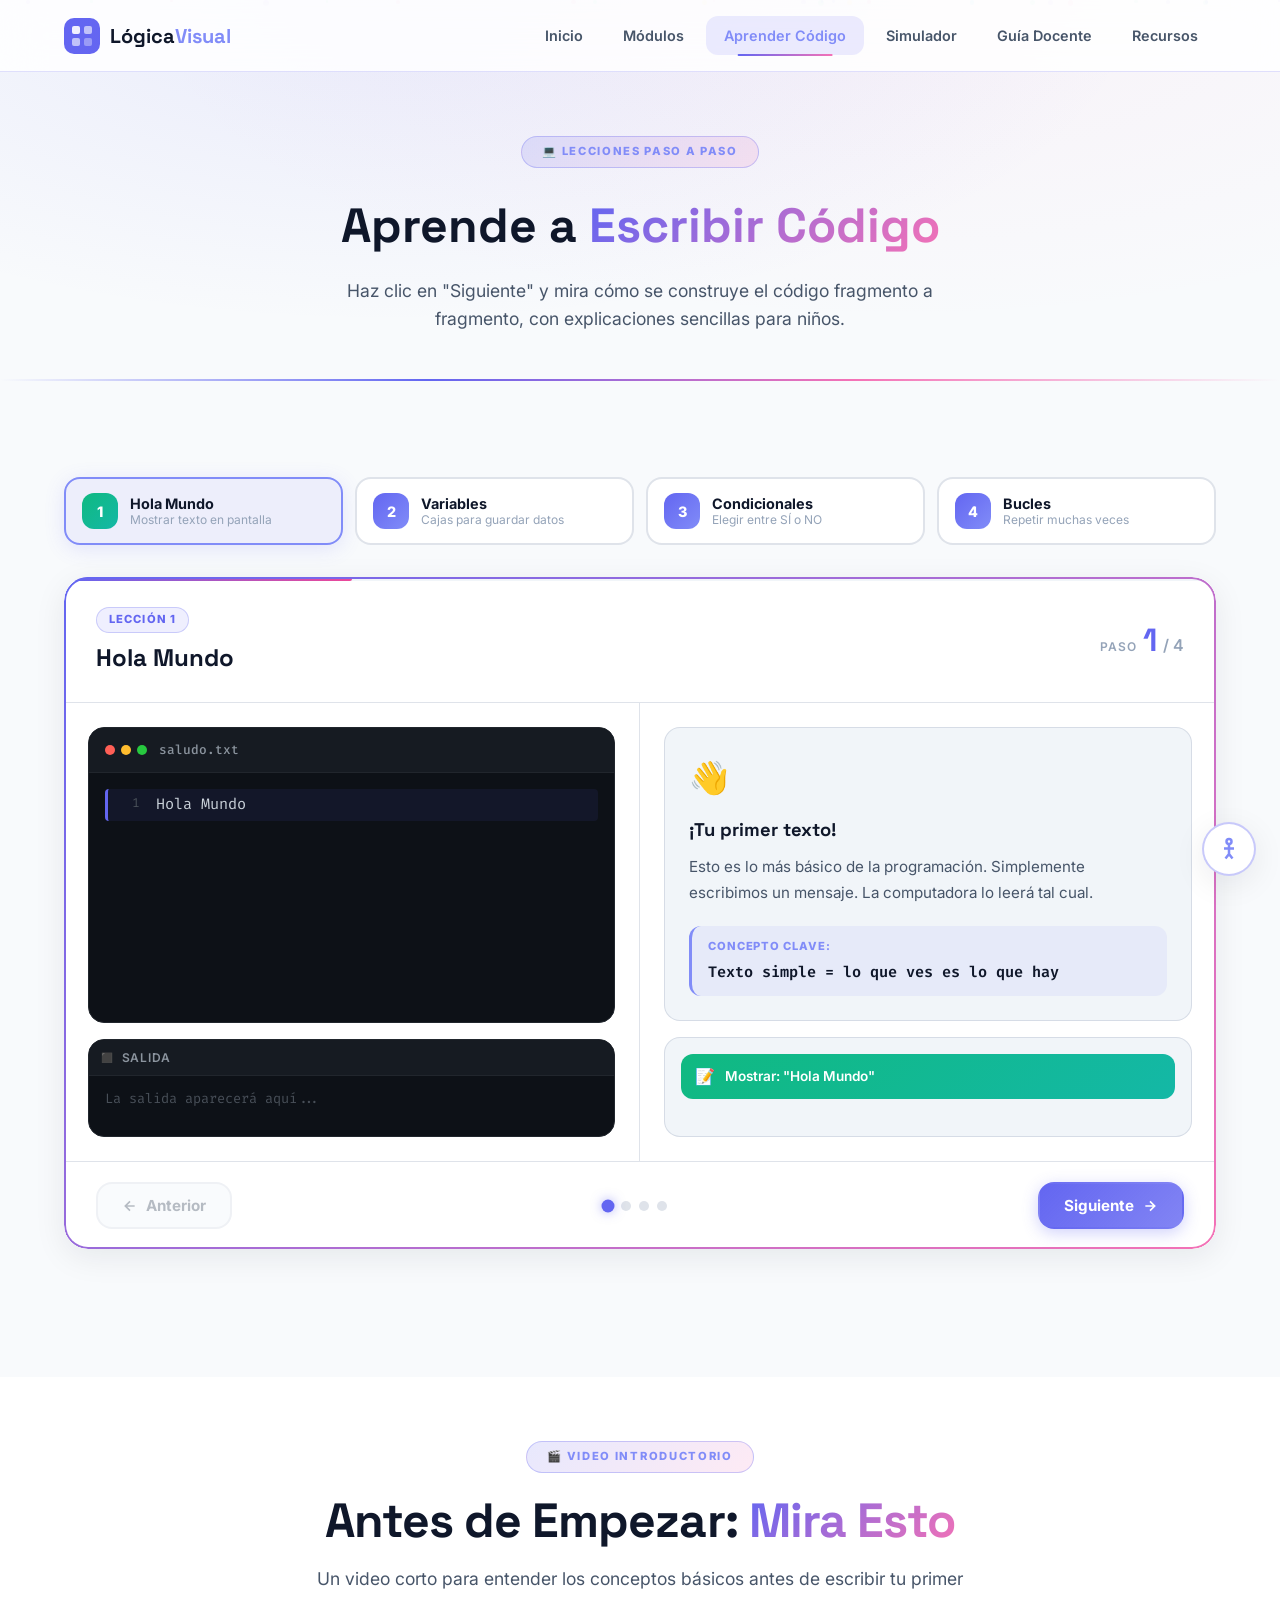
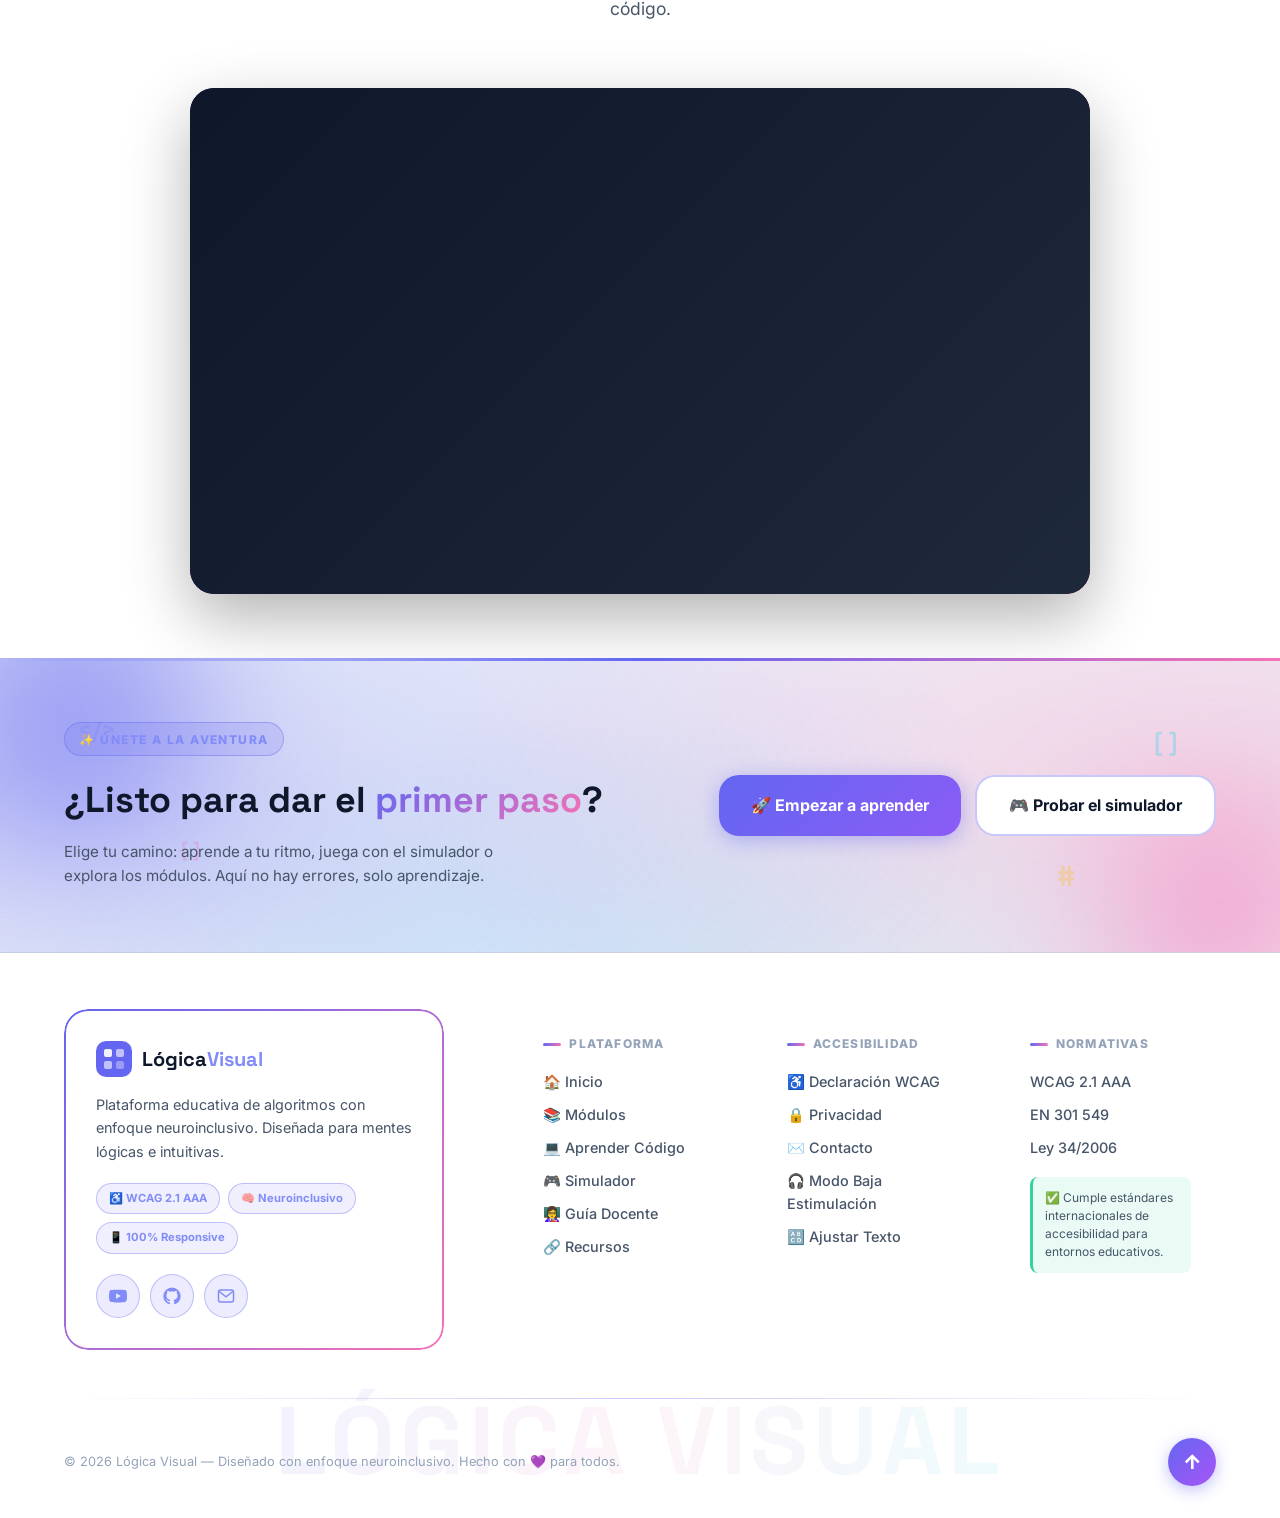
==== commit b4ef818b: "Footer espectacular: orbs aurora flotantes, simbolos de codigo animados, tarjetas glass, marca con b" ====
--- a/aprender.html
+++ b/aprender.html
@@ -223,22 +223,32 @@
         </section>
     </main>
 
-        <footer class="footer">
+            <footer class="footer">
+        <!-- ═══ CTA ÉPICO ═══ -->
         <div class="footer-cta">
+            <span class="fc-orb fc-orb-1" aria-hidden="true"></span>
+            <span class="fc-orb fc-orb-2" aria-hidden="true"></span>
+            <span class="fc-deco fc-deco-1" aria-hidden="true">&lt;/&gt;</span>
+            <span class="fc-deco fc-deco-2" aria-hidden="true">{ }</span>
+            <span class="fc-deco fc-deco-3" aria-hidden="true">[ ]</span>
+            <span class="fc-deco fc-deco-4" aria-hidden="true">#</span>
             <div class="container footer-cta-inner">
                 <div class="footer-cta-text">
+                    <span class="footer-cta-tag">✨ Únete a la aventura</span>
                     <h3>¿Listo para dar el <span class="gradient-text">primer paso</span>?</h3>
-                    <p>Elige tu camino: aprende a tu ritmo, juega con el simulador o explora los módulos.</p>
+                    <p>Elige tu camino: aprende a tu ritmo, juega con el simulador o explora los módulos. Aquí no hay errores, solo aprendizaje.</p>
                 </div>
                 <div class="footer-cta-actions">
-                    <a href="aprender.html" class="btn btn-hero-primary">🚀 Empezar a aprender</a>
+                    <a href="aprender.html" class="btn btn-hero-primary shine">🚀 Empezar a aprender</a>
                     <a href="simulador.html" class="btn btn-hero-secondary">🎮 Probar el simulador</a>
                 </div>
             </div>
         </div>
+
         <div class="container">
             <div class="footer-grid">
-                <div class="footer-brand">
+                <!-- Marca con borde animado -->
+                <div class="footer-brand gradient-border">
                     <a href="index.html" class="logo">
                         <div class="logo-mark"><svg viewBox="0 0 36 36" fill="none"><rect width="36" height="36" rx="10" fill="url(#lgf)"/><defs><linearGradient id="lgf" x1="0" y1="0" x2="36" y2="36"><stop stop-color="#6366F1"/><stop offset="1" stop-color="#A855F7"/></linearGradient></defs><rect x="8" y="8" width="8" height="8" rx="2" fill="#fff" opacity=".9"/><rect x="20" y="8" width="8" height="8" rx="2" fill="#fff" opacity=".6"/><rect x="8" y="20" width="8" height="8" rx="2" fill="#fff" opacity=".6"/><rect x="20" y="20" width="8" height="8" rx="2" fill="#fff" opacity=".35"/></svg></div>
                         <span class="logo-text">Lógica<span class="logo-accent">Visual</span></span>
@@ -250,12 +260,13 @@
                         <span class="footer-badge">📱 100% Responsive</span>
                     </div>
                     <div class="footer-social">
-                        <a href="#" aria-label="YouTube"><svg width="18" height="18" viewBox="0 0 24 24" fill="currentColor"><path d="M23.5 6.2a3 3 0 0 0-2.1-2.1C19.5 3.5 12 3.5 12 3.5s-7.5 0-9.4.6A3 3 0 0 0 .5 6.2 31 31 0 0 0 0 12a31 31 0 0 0 .5 5.8 3 3 0 0 0 2.1 2.1c1.9.6 9.4.6 9.4.6s7.5 0 9.4-.6a3 3 0 0 0 2.1-2.1A31 31 0 0 0 24 12a31 31 0 0 0-.5-5.8zM9.5 15.6V8.4L15.8 12l-6.3 3.6z"/></svg></a>
-                        <a href="#" aria-label="GitHub"><svg width="18" height="18" viewBox="0 0 24 24" fill="currentColor"><path d="M12 .5A11.5 11.5 0 0 0 .5 12a11.5 11.5 0 0 0 7.9 10.9c.6.1.8-.2.8-.6v-2c-3.2.7-3.9-1.5-3.9-1.5-.5-1.3-1.3-1.7-1.3-1.7-1-.7.1-.7.1-.7 1.1.1 1.7 1.1 1.7 1.1 1 1.7 2.7 1.2 3.4.9.1-.7.4-1.2.7-1.5-2.6-.3-5.3-1.3-5.3-5.7 0-1.3.5-2.3 1.2-3.1-.1-.3-.5-1.5.1-3.1 0 0 1-.3 3.2 1.2a11 11 0 0 1 5.8 0c2.2-1.5 3.2-1.2 3.2-1.2.6 1.6.2 2.8.1 3.1.8.8 1.2 1.8 1.2 3.1 0 4.4-2.7 5.4-5.3 5.7.4.4.8 1.1.8 2.2v3.3c0 .4.2.7.8.6A11.5 11.5 0 0 0 23.5 12 11.5 11.5 0 0 0 12 .5z"/></svg></a>
-                        <a href="#" aria-label="Correo electrónico"><svg width="18" height="18" viewBox="0 0 24 24" fill="none" stroke="currentColor" stroke-width="2"><rect x="2" y="4" width="20" height="16" rx="3"/><path d="m3 6 9 7 9-7"/></svg></a>
-                    </div>
-                </div>
-                <div class="footer-col">
+                        <a href="#" aria-label="YouTube" class="social-orb"><svg width="18" height="18" viewBox="0 0 24 24" fill="currentColor"><path d="M23.5 6.2a3 3 0 0 0-2.1-2.1C19.5 3.5 12 3.5 12 3.5s-7.5 0-9.4.6A3 3 0 0 0 .5 6.2 31 31 0 0 0 0 12a31 31 0 0 0 .5 5.8 3 3 0 0 0 2.1 2.1c1.9.6 9.4.6 9.4.6s7.5 0 9.4-.6a3 3 0 0 0 2.1-2.1A31 31 0 0 0 24 12a31 31 0 0 0-.5-5.8zM9.5 15.6V8.4L15.8 12l-6.3 3.6z"/></svg></a>
+                        <a href="#" aria-label="GitHub" class="social-orb"><svg width="18" height="18" viewBox="0 0 24 24" fill="currentColor"><path d="M12 .5A11.5 11.5 0 0 0 .5 12a11.5 11.5 0 0 0 7.9 10.9c.6.1.8-.2.8-.6v-2c-3.2.7-3.9-1.5-3.9-1.5-.5-1.3-1.3-1.7-1.3-1.7-1-.7.1-.7.1-.7 1.1.1 1.7 1.1 1.7 1.1 1 1.7 2.7 1.2 3.4.9.1-.7.4-1.2.7-1.5-2.6-.3-5.3-1.3-5.3-5.7 0-1.3.5-2.3 1.2-3.1-.1-.3-.5-1.5.1-3.1 0 0 1-.3 3.2 1.2a11 11 0 0 1 5.8 0c2.2-1.5 3.2-1.2 3.2-1.2.6 1.6.2 2.8.1 3.1.8.8 1.2 1.8 1.2 3.1 0 4.4-2.7 5.4-5.3 5.7.4.4.8 1.1.8 2.2v3.3c0 .4.2.7.8.6A11.5 11.5 0 0 0 23.5 12 11.5 11.5 0 0 0 12 .5z"/></svg></a>
+                        <a href="#" aria-label="Correo electrónico" class="social-orb"><svg width="18" height="18" viewBox="0 0 24 24" fill="none" stroke="currentColor" stroke-width="2"><rect x="2" y="4" width="20" height="16" rx="3"/><path d="m3 6 9 7 9-7"/></svg></a>
+                    </div>
+                </div>
+
+                <div class="footer-col footer-card">
                     <h4>Plataforma</h4>
                     <a href="index.html">🏠 Inicio</a>
                     <a href="modulos.html">📚 Módulos</a>
@@ -264,7 +275,7 @@
                     <a href="guia.html">👩‍🏫 Guía Docente</a>
                     <a href="recursos.html">🔗 Recursos</a>
                 </div>
-                <div class="footer-col">
+                <div class="footer-col footer-card">
                     <h4>Accesibilidad</h4>
                     <a href="#">♿ Declaración WCAG</a>
                     <a href="#">🔒 Privacidad</a>
@@ -272,7 +283,7 @@
                     <a href="#">🎧 Modo Baja Estimulación</a>
                     <a href="#">🔠 Ajustar Texto</a>
                 </div>
-                <div class="footer-col">
+                <div class="footer-col footer-card">
                     <h4>Normativas</h4>
                     <a href="#">WCAG 2.1 AAA</a>
                     <a href="#">EN 301 549</a>
@@ -280,7 +291,9 @@
                     <div class="footer-note">✅ Cumple estándares internacionales de accesibilidad para entornos educativos.</div>
                 </div>
             </div>
+
             <div class="footer-bottom">
+                <span class="footer-watermark" aria-hidden="true">LÓGICA VISUAL</span>
                 <p>© 2026 Lógica Visual — Diseñado con enfoque neuroinclusivo. Hecho con 💜 para todos.</p>
                 <button class="footer-top" id="footerTop" aria-label="Volver arriba">↑</button>
             </div>
--- a/styles.css
+++ b/styles.css
@@ -945,20 +945,13 @@
    ═══════════════════════════════════════════════ */
 .footer {
     position: relative;
-    padding: 4rem 0 2rem;
+    padding: 0 0 2rem;
     background: var(--c-bg2);
-    border-top: 1px solid var(--c-border2);
     overflow: hidden;
 }
-.footer::before {
-    content: '';
-    position: absolute; top: 0; left: 0; right: 0; height: 2px;
-    background: linear-gradient(90deg, var(--indigo-d), var(--pink), var(--cyan), var(--emerald), var(--indigo-d));
-    background-size: 200% 100%;
-    animation: slideGradient 4s linear infinite;
-}
-.footer-grid { display: grid; grid-template-columns: 2fr 1fr 1fr 1fr; gap: 3rem; margin-bottom: 3rem; }
-.footer-brand { max-width: 340px; }
+.footer-grid { display: grid; grid-template-columns: 2fr 1fr 1fr 1fr; gap: 2rem; margin-bottom: 3rem; }
+.footer-brand { position: relative; padding: 2rem; border-radius: var(--r-2xl); max-width: 380px; background: rgba(30,41,59,.5); backdrop-filter: blur(18px); -webkit-backdrop-filter: blur(18px); }
+[data-mode="standard"] .footer-brand { background: rgba(255,255,255,.6); }
 .footer-tagline { font-size: .9rem; color: var(--c-text2); margin-top: 1rem; line-height: 1.6; }
 .footer-col { display: flex; flex-direction: column; gap: .625rem; }
 .footer-col h4 {
@@ -966,25 +959,61 @@
     text-transform: uppercase; letter-spacing: .1em;
     color: var(--c-text3);
     margin-bottom: .375rem;
-}
+    display: flex; align-items: center; gap: .5rem;
+}
+.footer-col h4::before {
+    content: ''; width: 18px; height: 3px; border-radius: 3px;
+    background: linear-gradient(90deg, var(--indigo-d), var(--pink));
+}
+.footer-card {
+    background: rgba(30,41,59,.45);
+    backdrop-filter: blur(14px);
+    -webkit-backdrop-filter: blur(14px);
+    border: 1px solid rgba(255,255,255,.07);
+    border-radius: var(--r-xl);
+    padding: 1.5rem;
+    transition: border-color .3s, transform .3s;
+}
+[data-mode="standard"] .footer-card { background: rgba(255,255,255,.55); }
+.footer-card:hover { border-color: rgba(99,102,241,.4); transform: translateY(-4px); }
 .footer-col a { font-size: .9rem; color: var(--c-text2); font-weight: 500; transition: color .2s, transform .2s; }
 .footer-col a:hover { color: var(--indigo); transform: translateX(4px); }
 .footer-note {
     margin-top: .5rem; padding: .75rem;
-    background: var(--c-bg3); border-left: 3px solid var(--emerald);
+    background: rgba(52,211,153,.1); border-left: 3px solid var(--emerald);
     border-radius: var(--r-sm);
-    font-size: .75rem; line-height: 1.5; color: var(--c-text3);
-}
-.footer-bottom { display: flex; align-items: center; justify-content: space-between; gap: 1rem; padding-top: 2rem; border-top: 1px solid var(--c-border2); }
-.footer-bottom p { font-size: .8rem; color: var(--c-text3); }
-
-/* ─── BANDA CTA DEL FOOTER ─── */
+    font-size: .75rem; line-height: 1.5; color: var(--c-text2);
+}
+.footer-bottom {
+    position: relative;
+    display: flex; align-items: center; justify-content: space-between; gap: 1rem;
+    padding-top: 2.5rem;
+}
+.footer-bottom::before {
+    content: ''; position: absolute; top: 0; left: 0; right: 0; height: 1px;
+    background: linear-gradient(90deg, transparent, var(--c-border), transparent);
+}
+.footer-bottom p { font-size: .8rem; color: var(--c-text3); position: relative; z-index: 1; }
+.footer-watermark {
+    position: absolute; left: 50%; top: 50%;
+    transform: translate(-50%, -50%);
+    font-family: var(--font-d); font-size: clamp(2.5rem, 9vw, 6rem);
+    font-weight: 800; letter-spacing: .05em;
+    background: linear-gradient(90deg, var(--indigo-d), var(--pink), var(--cyan));
+    -webkit-background-clip: text; background-clip: text;
+    -webkit-text-fill-color: transparent;
+    opacity: .07; white-space: nowrap;
+    pointer-events: none; user-select: none;
+}
+
+/* ─── BANDA CTA ÉPICA ─── */
 .footer-cta {
     position: relative;
-    padding: 3rem 0;
+    padding: 4rem 0;
     background:
-        radial-gradient(ellipse 60% 120% at 10% 50%, rgba(99,102,241,.18), transparent),
-        radial-gradient(ellipse 60% 120% at 90% 50%, rgba(236,72,153,.14), transparent),
+        radial-gradient(ellipse 70% 130% at 8% 50%, rgba(99,102,241,.28), transparent),
+        radial-gradient(ellipse 60% 130% at 92% 50%, rgba(236,72,153,.2), transparent),
+        radial-gradient(ellipse 50% 100% at 50% 120%, rgba(34,211,238,.15), transparent),
         var(--c-bg3);
     border-bottom: 1px solid var(--c-border2);
     margin-bottom: 3.5rem;
@@ -997,11 +1026,62 @@
     background-size: 200% 100%;
     animation: slideGradient 4s linear infinite;
 }
-.footer-cta-inner { display: flex; align-items: center; justify-content: space-between; gap: 2rem; flex-wrap: wrap; }
-.footer-cta-text h3 { font-family: var(--font-d); font-size: clamp(1.4rem, 3vw, 2rem); font-weight: 800; }
-.footer-cta-text p { color: var(--c-text2); margin-top: .5rem; font-size: .95rem; max-width: 480px; }
-.footer-cta-actions { display: flex; gap: .75rem; flex-wrap: wrap; }
-.footer-cta-actions .btn { padding: .875rem 1.75rem; white-space: nowrap; }
+.fc-orb {
+    position: absolute; border-radius: 50%;
+    filter: blur(70px); opacity: .5; pointer-events: none;
+    animation: fcFloat 8s ease-in-out infinite alternate;
+}
+.fc-orb-1 { width: 260px; height: 260px; background: var(--indigo-d); top: -80px; left: -60px; }
+.fc-orb-2 { width: 220px; height: 220px; background: var(--pink); bottom: -70px; right: -50px; animation-delay: -4s; }
+@keyframes fcFloat {
+    from { transform: translate(0,0) scale(1); }
+    to { transform: translate(30px, 20px) scale(1.15); }
+}
+.fc-deco {
+    position: absolute;
+    font-family: var(--font-d); font-size: 1.5rem; font-weight: 800;
+    color: var(--indigo); opacity: .3;
+    animation: fcSpin 12s linear infinite;
+    pointer-events: none; user-select: none;
+}
+.fc-deco-1 { top: 18%; left: 6%; animation-duration: 14s; }
+.fc-deco-2 { top: 60%; left: 14%; color: var(--pink); animation-duration: 18s; font-size: 1.2rem; }
+.fc-deco-3 { top: 22%; right: 8%; color: var(--cyan); animation-duration: 16s; }
+.fc-deco-4 { bottom: 18%; right: 16%; color: var(--amber); animation-duration: 20s; font-size: 1.8rem; }
+@keyframes fcSpin {
+    from { transform: rotate(0deg); }
+    to { transform: rotate(360deg); }
+}
+.footer-cta-inner { position: relative; z-index: 1; display: flex; align-items: center; justify-content: space-between; gap: 2rem; flex-wrap: wrap; }
+.footer-cta-tag {
+    display: inline-block;
+    font-size: .75rem; font-weight: 800;
+    text-transform: uppercase; letter-spacing: .12em;
+    padding: .4rem .9rem; border-radius: var(--r-full);
+    background: rgba(99,102,241,.15);
+    border: 1px solid rgba(99,102,241,.4);
+    color: var(--indigo);
+    margin-bottom: 1rem;
+    animation: tagPulse 2.5s ease-in-out infinite;
+}
+@keyframes tagPulse {
+    0%,100% { box-shadow: 0 0 0 0 rgba(99,102,241,.4); }
+    50% { box-shadow: 0 0 0 8px rgba(99,102,241,0); }
+}
+.footer-cta-text h3 { font-family: var(--font-d); font-size: clamp(1.5rem, 3.5vw, 2.25rem); font-weight: 800; }
+.footer-cta-text p { color: var(--c-text2); margin-top: .625rem; font-size: .95rem; max-width: 480px; line-height: 1.6; }
+.footer-cta-actions { display: flex; gap: .875rem; flex-wrap: wrap; }
+.footer-cta-actions .btn { padding: 1rem 2rem; white-space: nowrap; font-size: 1rem; }
+/* Efecto brillo para botón primario */
+.shine { position: relative; overflow: hidden; }
+.shine::before {
+    content: ''; position: absolute; top: -50%; left: -80%;
+    width: 50%; height: 200%;
+    background: linear-gradient(90deg, transparent, rgba(255,255,255,.35), transparent);
+    transform: skewX(-20deg);
+    transition: left .6s ease;
+}
+.shine:hover::before { left: 130%; }
 
 /* ─── BADGES + REDES ─── */
 .footer-badges { display: flex; gap: .5rem; flex-wrap: wrap; margin-top: 1.25rem; }
@@ -1009,40 +1089,51 @@
     font-size: .7rem; font-weight: 700;
     padding: .375rem .75rem;
     border-radius: var(--r-full);
-    background: var(--c-bg3);
-    border: 1px solid var(--c-border2);
-    color: var(--c-text2);
+    background: rgba(99,102,241,.1);
+    border: 1px solid rgba(99,102,241,.35);
+    color: var(--indigo);
     transition: all .25s;
 }
-.footer-badge:hover { border-color: var(--indigo); color: var(--indigo); }
+.footer-badge:hover { background: rgba(99,102,241,.2); transform: translateY(-2px); box-shadow: 0 4px 14px rgba(99,102,241,.3); }
 .footer-social { display: flex; gap: .625rem; margin-top: 1.25rem; }
-.footer-social a {
-    width: 42px; height: 42px; border-radius: 50%;
+.social-orb {
+    position: relative;
+    width: 44px; height: 44px; border-radius: 50%;
     display: flex; align-items: center; justify-content: center;
-    background: var(--c-bg3);
-    border: 1px solid var(--c-border2);
-    color: var(--c-text2);
-    transition: all .3s;
-}
-.footer-social a:hover {
-    background: linear-gradient(135deg, var(--indigo-d), #A855F7);
+    background: rgba(99,102,241,.12);
+    border: 1px solid rgba(99,102,241,.35);
+    color: var(--indigo);
+    transition: all .35s cubic-bezier(.34,1.56,.64,1);
+}
+.social-orb::after {
+    content: ''; position: absolute; inset: -4px;
+    border-radius: 50%;
+    background: linear-gradient(135deg, var(--indigo-d), var(--pink));
+    opacity: 0; z-index: -1;
+    transition: opacity .3s;
+}
+.social-orb:hover {
     color: #fff; border-color: transparent;
-    transform: translateY(-4px);
-    box-shadow: var(--shadow-glow);
-}
+    transform: translateY(-6px) scale(1.1);
+    box-shadow: 0 8px 24px rgba(99,102,241,.5);
+}
+.social-orb:hover::after { opacity: 1; }
 
 /* ─── BOTÓN VOLVER ARRIBA ─── */
 .footer-top {
-    width: 44px; height: 44px; border-radius: 50%;
+    position: relative; z-index: 1;
+    width: 48px; height: 48px; border-radius: 50%;
     display: flex; align-items: center; justify-content: center;
     font-size: 1.25rem; font-weight: 800;
     background: linear-gradient(135deg, var(--indigo-d), #A855F7);
     color: #fff;
     box-shadow: 0 4px 16px rgba(99,102,241,.4);
-    transition: all .3s;
+    transition: all .3s cubic-bezier(.34,1.56,.64,1);
     flex-shrink: 0;
-}
-.footer-top:hover { transform: translateY(-4px); box-shadow: 0 8px 28px rgba(99,102,241,.6); }
+    animation: topFloat 3s ease-in-out infinite;
+}
+@keyframes topFloat { 0%,100% { transform: translateY(0); } 50% { transform: translateY(-5px); } }
+.footer-top:hover { transform: translateY(-6px) scale(1.1); box-shadow: 0 10px 32px rgba(99,102,241,.65); animation: none; }
 
 /* ═══════════════════════════════════════════════
    PÁGINAS INTERNAS — SEPARADOR SUPERIOR
@@ -1109,8 +1200,9 @@
     .sim-exec { border-left: none; border-top: 1px solid var(--c-border2); }
     .challenge-row { grid-template-columns: 1fr; }
     .challenge-arrow { transform: rotate(90deg); }
-    .footer-grid { grid-template-columns: 1fr 1fr; }
-    .footer-brand { grid-column: 1/-1; }
+    .footer-grid { grid-template-columns: 1fr 1fr; gap: 2.5rem 2rem; }
+    .footer-brand { grid-column: 1/-1; max-width: 100%; }
+    .footer-cta-text p { max-width: 100%; }
     .page-hero { padding: calc(var(--header-h) + 2.5rem) 0 2.5rem; }
     .page-hero-title { font-size: clamp(1.75rem, 4vw, 2.5rem); }
 }
@@ -1147,8 +1239,12 @@
     .challenge-arrow { width: 48px; height: 48px; }
     .video-wrapper { max-width: 100%; }
     .footer-grid { gap: 2rem; }
-    .footer-cta { padding: 2.25rem 0; margin-bottom: 2.5rem; }
-    .footer-cta-inner { flex-direction: column; align-items: flex-start; gap: 1.25rem; }
+    .footer-cta { padding: 3rem 0; margin-bottom: 2.5rem; }
+    .footer-cta-inner { flex-direction: column; align-items: flex-start; gap: 1.5rem; }
+    .footer-cta-actions { width: 100%; }
+    .footer-cta-actions .btn { flex: 1; justify-content: center; min-width: 220px; }
+    .fc-deco { display: none; }
+    .footer-brand { max-width: 100%; }
     .acc-header { padding: 1rem; }
     .acc-header-left { gap: .75rem; }
 }
@@ -1156,7 +1252,50 @@
     :root { --header-h: 60px; }
     .section { padding: 2.5rem 0; }
     .modules-grid { grid-template-columns: 1fr; }
-    .footer-grid { grid-template-columns: 1fr; }
+    .footer-grid { grid-template-columns: 1fr 1fr; gap: .875rem; margin-bottom: 1.75rem; }
+    .footer-brand {
+        grid-column: 1 / -1; text-align: center; max-width: 100%;
+        background: var(--glass-bg);
+        backdrop-filter: blur(var(--glass-blur));
+        -webkit-backdrop-filter: blur(var(--glass-blur));
+        border: 1px solid rgba(255,255,255,.08);
+        border-radius: var(--r-xl);
+        padding: 1.5rem 1.25rem;
+    }
+    .footer-brand .logo { justify-content: center; }
+    .footer-brand .logo-text { font-size: 1.35rem; }
+    .footer-tagline { font-size: .85rem; margin-top: .75rem; }
+    .footer-badges { margin-top: 1rem; justify-content: center; }
+    .footer-social { margin-top: 1rem; justify-content: center; }
+    .footer-col {
+        background: var(--glass-bg);
+        backdrop-filter: blur(var(--glass-blur));
+        -webkit-backdrop-filter: blur(var(--glass-blur));
+        border: 1px solid rgba(255,255,255,.08);
+        border-radius: var(--r-xl);
+        padding: 1.25rem;
+        gap: .125rem;
+    }
+    .footer-col:last-child { grid-column: 1 / -1; }
+    .footer-col h4 { margin-bottom: .5rem; color: var(--indigo); }
+    .footer-col h4::before {
+        content: ''; display: inline-block;
+        width: 8px; height: 8px; border-radius: 50%;
+        background: linear-gradient(135deg, var(--indigo-d), var(--pink));
+        margin-right: .5rem; vertical-align: middle;
+    }
+    .footer-col a {
+        display: flex; align-items: center;
+        padding: .4rem .5rem; margin: 0 -.5rem;
+        border-radius: var(--r-sm);
+        font-size: .875rem;
+        transition: all .2s;
+    }
+    .footer-col a:hover, .footer-col a:active {
+        background: rgba(99,102,241,.1);
+        color: var(--indigo); transform: none;
+    }
+    .footer { padding: 2.5rem 0 1.5rem; }
     .a11y-fab { bottom: 1rem; right: 1rem; }
     .hero-badges { justify-content: center; }
     .hero-actions { flex-direction: column; width: 100%; }
@@ -1172,9 +1311,13 @@
     .complete-actions { flex-direction: column; }
     .complete-actions .btn { width: 100%; justify-content: center; }
     .footer-bottom { flex-direction: column-reverse; text-align: center; gap: 1.25rem; }
-    .footer-cta-actions { width: 100%; }
-    .footer-cta-actions .btn { flex: 1; justify-content: center; }
+    .footer-cta-inner { align-items: center; text-align: center; }
+    .footer-cta-text p { margin-left: auto; margin-right: auto; }
+    .footer-cta-actions { flex-direction: column; width: 100%; }
+    .footer-cta-actions .btn { width: 100%; justify-content: center; }
     .footer-badges { justify-content: center; }
+    .footer-social { justify-content: center; }
+    .footer-note { text-align: center; border-left: none; border-top: 3px solid var(--emerald); }
 }
 @media(max-width: 480px) {
     .logo-text { font-size: 1.05rem; }
@@ -1184,7 +1327,18 @@
     .btn { padding: .75rem 1.25rem; font-size: .9rem; }
     .badge { font-size: .7rem; padding: .3rem .6rem; }
     .modules-grid { grid-template-columns: 1fr; }
-    .footer-grid { grid-template-columns: 1fr; }
+    .footer-grid { gap: .75rem; margin-bottom: 1.5rem; }
+    .footer-brand { padding: 1.25rem 1rem; }
+    .footer-brand .logo-text { font-size: 1.2rem; }
+    .footer-tagline { font-size: .8rem; }
+    .footer-col:last-child { grid-column: 1 / -1; }
+    .footer-col { padding: 1rem; }
+    .footer-col a { font-size: .8rem; padding: .35rem .5rem; }
+    .footer { padding: 2rem 0 1.25rem; }
+    .footer-cta { padding: 1.5rem 0; margin-bottom: 1.5rem; }
+    .footer-cta-text h3 { font-size: 1.25rem; }
+    .footer-cta-text p { font-size: .875rem; }
+    .footer-badge { font-size: .65rem; padding: .3rem .6rem; }
     .video-container { aspect-ratio: 16 / 9; }
     .sim-shell { border-radius: var(--r-lg); }
     .sim-toolbar { flex-wrap: wrap; gap: .5rem; }
